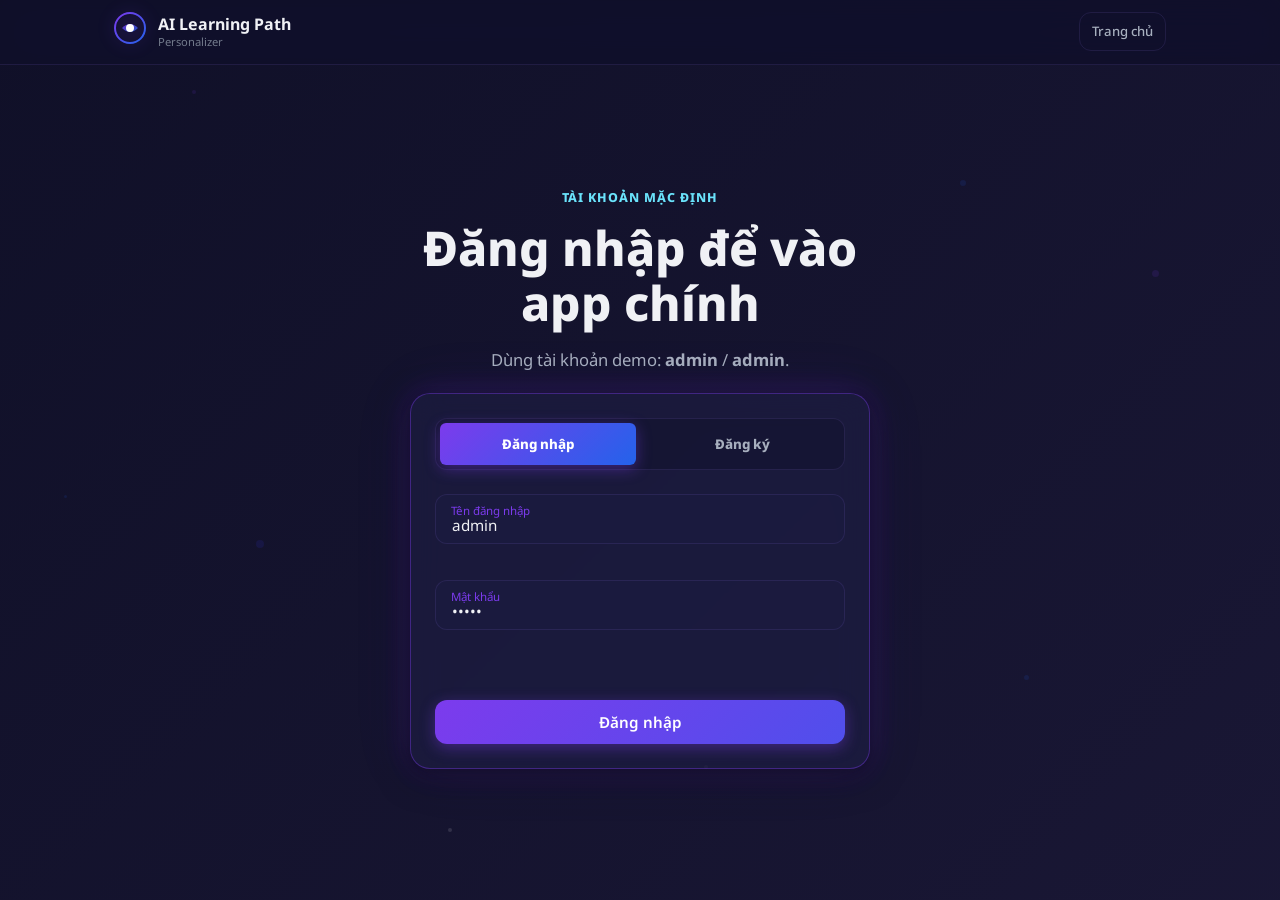
==== codebase/frontend/index.html @ f022a8f1 "Merge remote-tracking branch 'origin/main' and resolve conflicts" ====
<!DOCTYPE html>
<html lang="vi">
<head>
  <meta charset="UTF-8" />
  <meta name="viewport" content="width=device-width, initial-scale=1.0" />
  <meta name="description" content="AI Learning Path Personalizer - tạo lộ trình học AI cá nhân hóa cho người học Việt Nam." />
  <meta name="keywords" content="học AI, lộ trình học AI, machine learning, deep learning, VinUni" />
  <meta name="author" content="VinUni AI Lab" />
  <title>AI Learning Path Personalizer</title>
  <link rel="preconnect" href="https://fonts.googleapis.com" />
  <link rel="preconnect" href="https://fonts.gstatic.com" crossorigin />
  <link href="https://fonts.googleapis.com/css2?family=Noto+Sans:wght@400;500;600;700;800&display=swap&subset=vietnamese" rel="stylesheet" />
  <link rel="stylesheet" href="src/styles.css" />
</head>
<body class="page-landing">
  <canvas class="landing-3d-canvas" id="landing-3d-canvas" aria-hidden="true"></canvas>

  <div class="bg-particles" aria-hidden="true">
    <div class="particle"></div><div class="particle"></div><div class="particle"></div><div class="particle"></div>
    <div class="particle"></div><div class="particle"></div><div class="particle"></div><div class="particle"></div>
    <div class="particle"></div><div class="particle"></div><div class="particle"></div><div class="particle"></div>
  </div>

  <header class="site-header">
    <div class="header-inner container">
      <a class="logo" href="index.html" aria-label="AI Learning Path Personalizer">
        <div class="logo-icon" aria-hidden="true">
          <svg width="32" height="32" viewBox="0 0 32 32" fill="none">
            <circle cx="16" cy="16" r="15" stroke="url(#logoGrad)" stroke-width="2"/>
            <path d="M8 16 Q16 8 24 16 Q16 24 8 16Z" fill="url(#logoGrad)" opacity="0.8"/>
            <circle cx="16" cy="16" r="4" fill="white"/>
            <defs><linearGradient id="logoGrad" x1="0%" y1="0%" x2="100%" y2="100%"><stop offset="0%" stop-color="#7c3aed"/><stop offset="100%" stop-color="#2563eb"/></linearGradient></defs>
          </svg>
        </div>
        <div class="logo-text">
          <span class="logo-title">AI Learning Path</span>
          <span class="logo-sub">Personalizer</span>
        </div>
      </a>
      <div class="header-actions">
        <!-- Auth Badge (login or user pill) -->
        <div class="auth-badge" id="user-badge"></div>
        <!-- Cost Display -->
        <div class="cost-display" id="cost-display" title="Token usage &amp; estimated cost">
          <svg width="14" height="14" viewBox="0 0 24 24" fill="none" stroke="currentColor" stroke-width="2"><circle cx="12" cy="12" r="10"/><path d="M12 6v6l4 2"/></svg>
          <span id="cost-label">0 tokens · $0.000</span>
        </div>
        <!-- Support Button -->
        <button class="btn-icon" id="btn-support" title="Hỗ trợ &amp; Đặt lại" aria-label="Mở hỗ trợ">
          <svg width="20" height="20" viewBox="0 0 24 24" fill="none" stroke="currentColor" stroke-width="2"><circle cx="12" cy="12" r="10"/><path d="M9.09 9a3 3 0 0 1 5.83 1c0 2-3 3-3 3"/><line x1="12" y1="17" x2="12.01" y2="17"/></svg>
        </button>
        <!-- Feedback Button -->
        <button class="btn-icon" id="btn-feedback" title="Đánh giá" aria-label="Mở đánh giá">
          <svg width="20" height="20" viewBox="0 0 24 24" fill="none" stroke="currentColor" stroke-width="2"><polygon points="12 2 15.09 8.26 22 9.27 17 14.14 18.18 21.02 12 17.77 5.82 21.02 7 14.14 2 9.27 8.91 8.26 12 2"/></svg>
        </button>
      </div>
    </div>

    <!-- Role-gated sub-nav (admin/reviewer only) -->
    <nav class="role-nav" id="role-nav" aria-label="Quản trị">
      <div class="container role-nav-inner">
        <a href="#form-section" class="role-nav-link" data-role="guest,student,premium,reviewer,admin">Trang chủ</a>
        <a href="#app-container" class="role-nav-link" data-role-min="student">Lộ trình</a>
        <a href="#admin-dashboard" class="role-nav-link" data-role-min="reviewer" id="nav-admin">Quản trị</a>
        <span class="role-nav-info" id="role-nav-info"></span>
      </div>
    </nav>
  </header>

  <main class="landing-main">
    <section class="landing-hero">
      <div class="container landing-hero-inner">
        <div class="landing-copy">
          <div class="hero-badge">
            <span class="badge-dot pulse-dot"></span>
            <span>Powered by AI · VinUni Batch 02</span>
          </div>
          <h1 class="hero-title">
            AI Learning Path
            <span class="gradient-text">Personalizer</span>
          </h1>
          <p class="hero-subtitle">
            Tạo lộ trình học AI theo mục tiêu nghề nghiệp, thời gian học mỗi tuần và năng lực hiện tại của bạn.
          </p>
          <div class="landing-actions">
            <a class="btn-primary hero-cta" href="auth.html?mode=login">
              <span>Bắt đầu ngay</span>
              <svg width="18" height="18" viewBox="0 0 24 24" fill="none" stroke="currentColor" stroke-width="2.5"><path d="M5 12h14M12 5l7 7-7 7"/></svg>
            </a>
            <a class="btn-ghost hero-cta-secondary" href="auth.html?mode=login">Đăng nhập admin</a>
          </div>
        </div>

      </div>
    </section>
  </main>

  <!-- ========================================================
       FOOTER
       ======================================================== -->
  <footer class="site-footer">
    <div class="container footer-inner">
      <div class="footer-brand">
        <span class="footer-logo-text">AI Learning Path Personalizer</span>
        <span class="footer-tagline">Bởi VinUni AI Lab · Batch 02 · Day 05</span>
      </div>
      <div class="footer-links">
        <a href="#" class="footer-link">Điều khoản</a>
        <a href="#" class="footer-link">Quyền riêng tư</a>
        <a href="#" class="footer-link">Liên hệ</a>
      </div>
      <div class="footer-copy">
        &copy; 2026 VinUni. Mọi quyền được bảo lưu.
      </div>
    </div>
  </footer>

  <!-- ========================================================
       MODAL: FEEDBACK (Star Rating)
       ======================================================== -->
  <div class="modal-overlay hidden" id="modal-feedback" role="dialog" aria-modal="true" aria-labelledby="modal-feedback-title">
    <div class="modal-card">
      <button class="modal-close" id="modal-feedback-close" aria-label="Đóng">
        <svg width="20" height="20" viewBox="0 0 24 24" fill="none" stroke="currentColor" stroke-width="2.5"><line x1="18" y1="6" x2="6" y2="18"/><line x1="6" y1="6" x2="18" y2="18"/></svg>
      </button>
      <div class="modal-icon">⭐</div>
      <h3 class="modal-title" id="modal-feedback-title">Đánh giá lộ trình</h3>
      <p class="modal-subtitle">Lộ trình này có phù hợp với bạn không? Phản hồi của bạn giúp AI học tốt hơn!</p>

      <!-- Star Rating -->
      <div class="star-rating" id="star-rating" role="radiogroup" aria-label="Đánh giá sao">
        <button class="star-btn" data-rating="1" aria-label="1 sao" title="Rất tệ">★</button>
        <button class="star-btn" data-rating="2" aria-label="2 sao" title="Tệ">★</button>
        <button class="star-btn" data-rating="3" aria-label="3 sao" title="Trung bình">★</button>
        <button class="star-btn" data-rating="4" aria-label="4 sao" title="Tốt">★</button>
        <button class="star-btn" data-rating="5" aria-label="5 sao" title="Xuất sắc">★</button>
      </div>
      <p class="star-label-text" id="star-label-text">Chọn số sao...</p>

      <!-- Comment -->
      <div class="form-group">
        <textarea id="feedback-comment" class="form-textarea" placeholder="Nhận xét của bạn (tuỳ chọn)..." rows="3" maxlength="300"></textarea>
      </div>

      <div class="modal-actions">
        <button class="btn-ghost" id="btn-feedback-cancel">Huỷ</button>
        <button class="btn-primary" id="btn-feedback-submit" disabled>
          Gửi đánh giá
          <svg width="16" height="16" viewBox="0 0 24 24" fill="none" stroke="currentColor" stroke-width="2.5"><polyline points="20 6 9 17 4 12"/></svg>
        </button>
      </div>
    </div>
  </div>

  <!-- ========================================================
       MODAL: RESET & SUPPORT
       ======================================================== -->
  <div class="modal-overlay hidden" id="modal-support" role="dialog" aria-modal="true" aria-labelledby="modal-support-title">
    <div class="modal-card">
      <button class="modal-close" id="modal-support-close" aria-label="Đóng">
        <svg width="20" height="20" viewBox="0 0 24 24" fill="none" stroke="currentColor" stroke-width="2.5"><line x1="18" y1="6" x2="6" y2="18"/><line x1="6" y1="6" x2="18" y2="18"/></svg>
      </button>
      <div class="modal-icon">🛠️</div>
      <h3 class="modal-title" id="modal-support-title">Hỗ trợ &amp; Đặt lại</h3>
      <p class="modal-subtitle">Gặp vấn đề? Bạn có thể đặt lại toàn bộ phiên làm việc hoặc liên hệ hỗ trợ.</p>

      <div class="support-options">
        <div class="support-option">
          <div class="support-option-icon">🔄</div>
          <div class="support-option-content">
            <strong>Đặt lại phiên</strong>
            <p>Xoá toàn bộ dữ liệu và bắt đầu lại từ đầu.</p>
          </div>
          <button class="btn-danger btn-sm" id="btn-reset-session">Đặt lại</button>
        </div>
        <div class="support-option">
          <div class="support-option-icon">📋</div>
          <div class="support-option-content">
            <strong>Lộ trình mặc định</strong>
            <p>Khôi phục về lộ trình học AI cơ bản.</p>
          </div>
          <button class="btn-ghost btn-sm" id="btn-rollback">Khôi phục</button>
        </div>
        <div class="support-option">
          <div class="support-option-icon">✉️</div>
          <div class="support-option-content">
            <strong>Liên hệ hỗ trợ</strong>
            <p>ai-support@vinuni.edu.vn</p>
          </div>
          <a href="mailto:ai-support@vinuni.edu.vn" class="btn-ghost btn-sm">Email</a>
        </div>
      </div>

      <button class="btn-ghost btn-full" id="btn-support-close-main" style="margin-top:1rem;">Đóng</button>
    </div>
  </div>

  <!-- ========================================================
       ADMIN DASHBOARD (reviewer / admin only)
       ======================================================== -->
  <section class="admin-dashboard container hidden" id="admin-dashboard" data-role-min="reviewer">
    <h2 class="admin-title">Quản trị &amp; Giám sát</h2>
    <p class="admin-subtitle">Hàng đợi xem xét thủ công và báo cáo chi phí theo ngày.</p>

    <div class="admin-tabs" role="tablist">
      <button class="admin-tab active" data-tab="review" role="tab">Hàng đợi xem xét</button>
      <button class="admin-tab" data-tab="cost" role="tab">Báo cáo chi phí</button>
    </div>

    <!-- Tab: Review queue -->
    <div class="admin-panel" id="admin-panel-review" role="tabpanel">
      <div class="admin-toolbar">
        <label for="review-status-filter">Trạng thái:</label>
        <select id="review-status-filter">
          <option value="pending">pending</option>
          <option value="resolved">resolved</option>
          <option value="all">all</option>
        </select>
        <button class="btn-primary btn-sm" id="btn-refresh-review">Tải lại</button>
      </div>
      <div class="admin-table-wrap">
        <table class="admin-table" id="review-table">
          <thead>
            <tr>
              <th>ID</th><th>User</th><th>Lý do</th><th>Confidence</th>
              <th>Rating</th><th>Trạng thái</th><th>Hành động</th>
            </tr>
          </thead>
          <tbody id="review-tbody">
            <tr><td colspan="7" class="admin-empty">Đang tải...</td></tr>
          </tbody>
        </table>
      </div>
    </div>

    <!-- Tab: Cost report -->
    <div class="admin-panel hidden" id="admin-panel-cost" role="tabpanel">
      <div class="admin-toolbar">
        <label for="cost-date">Ngày:</label>
        <input type="date" id="cost-date" />
        <button class="btn-primary btn-sm" id="btn-refresh-cost">Tải lại</button>
      </div>
      <div class="cost-summary" id="cost-summary"></div>
      <div class="admin-table-wrap">
        <table class="admin-table" id="cost-table">
          <thead>
            <tr><th>User</th><th>Requests</th><th>Input tokens</th><th>Output tokens</th><th>Tổng USD</th></tr>
          </thead>
          <tbody id="cost-tbody">
            <tr><td colspan="5" class="admin-empty">Đang tải...</td></tr>
          </tbody>
        </table>
      </div>
    </div>
  </section>

  <!-- ========================================================
       MODAL: LOGIN
       ======================================================== -->
  <div class="modal-overlay hidden" id="modal-login" role="dialog" aria-modal="true" aria-labelledby="modal-login-title">
    <div class="modal-card">
      <button class="modal-close" id="modal-login-close" aria-label="Đóng">
        <svg width="20" height="20" viewBox="0 0 24 24" fill="none" stroke="currentColor" stroke-width="2.5"><line x1="18" y1="6" x2="6" y2="18"/><line x1="6" y1="6" x2="18" y2="18"/></svg>
      </button>
      <div class="modal-icon">🔐</div>
      <h3 class="modal-title" id="modal-login-title">Đăng nhập</h3>
      <p class="modal-subtitle" id="modal-login-subtitle">Nhập Username và Mật khẩu để tiếp tục.</p>

      <form id="login-form" class="login-form" novalidate>
        <div class="form-group">
          <label for="login-username">Username <span class="required">*</span></label>
          <input type="text" id="login-username" required maxlength="64" placeholder="vd: user123" autocomplete="username" />
        </div>
        <div class="form-group">
          <label for="login-password">Mật khẩu <span class="required">*</span></label>
          <input type="password" id="login-password" required minlength="6" maxlength="256" placeholder="Nhập mật khẩu..." autocomplete="current-password" />
        </div>
        
        <div class="login-error" id="login-error"></div>
        <div class="modal-actions">
          <button type="button" class="btn-ghost" id="btn-login-cancel">Huỷ</button>
          <button type="submit" class="btn-primary" id="btn-login-submit">Đăng nhập</button>
        </div>
      </form>

      <div class="login-hint" style="text-align: center; margin-top: 1rem;">
        <span id="auth-toggle-text">Chưa có tài khoản?</span> 
        <a href="#" id="auth-toggle-btn" style="color: var(--primary-500); font-weight: 500;">Đăng ký ngay</a>
      </div>
    </div>
  </div>

  <!-- Main JS -->
  <script src="src/app.js"></script>
  <script src="src/auth.js"></script>
  <script>
    // Boot: restore session, render header, gate UI
    (function bootAuth() {
      _restore();
      renderUserBadge();
      applyRoleGating();
      // Refresh session from server in the background
      if (AuthState.token) refreshMe().finally(() => { renderUserBadge(); applyRoleGating(); });

      document.getElementById('login-form')?.addEventListener('submit', handleLoginSubmit);
      document.getElementById('modal-login-close')?.addEventListener('click', hideLoginModal);
      document.getElementById('btn-login-cancel')?.addEventListener('click', hideLoginModal);
    })();
  </script>
</body>
</html>
---- codebase/frontend/src/styles.css ----
/* ============================================================
   AI LEARNING PATH PERSONALIZER — MAIN STYLESHEET
   VinUni Batch 02 · Day 05
   ============================================================ */

/* ─── CSS CUSTOM PROPERTIES (Design Tokens) ─────────────────── */
:root {
  /* Background palette — deep navy/purple gradient */
  --bg-base:        hsl(240, 43%, 11%);   /* #0f0c29 */
  --bg-mid:         hsl(247, 38%, 28%);   /* #302b63 */
  --bg-top:         hsl(243, 30%, 19%);   /* #24243e */
  --bg-card:        hsla(240, 40%, 20%, 0.55);
  --bg-card-hover:  hsla(240, 40%, 25%, 0.70);
  --bg-glass:       hsla(255, 50%, 15%, 0.40);
  --bg-input:       hsla(240, 40%, 18%, 0.70);

  /* Accent — violet → electric blue */
  --accent-violet:  hsl(262, 83%, 58%);   /* #7c3aed */
  --accent-blue:    hsl(221, 83%, 53%);   /* #2563eb */
  --accent-mid:     hsl(240, 83%, 57%);   /* midpoint */
  --accent-glow:    hsla(262, 83%, 58%, 0.35);

  /* Status colors */
  --color-success:  hsl(142, 71%, 45%);
  --color-warning:  hsl(43,  96%, 56%);
  --color-error:    hsl(0,   84%, 60%);
  --color-info:     hsl(200, 95%, 55%);

  /* Text hierarchy */
  --text-primary:   hsl(220, 20%, 95%);
  --text-secondary: hsl(220, 15%, 70%);
  --text-muted:     hsl(220, 10%, 50%);
  --text-inverse:   hsl(240, 43%, 11%);

  /* Border */
  --border-subtle:  hsla(255, 50%, 60%, 0.15);
  --border-accent:  hsla(262, 83%, 58%, 0.40);

  /* Typography */
  --font-display:   'Noto Sans', -apple-system, BlinkMacSystemFont, 'Segoe UI', Arial, sans-serif;
  --font-body:      'Noto Sans', -apple-system, BlinkMacSystemFont, 'Segoe UI', Arial, sans-serif;

  /* Spacing scale */
  --sp-1:  0.25rem;
  --sp-2:  0.5rem;
  --sp-3:  0.75rem;
  --sp-4:  1rem;
  --sp-5:  1.25rem;
  --sp-6:  1.5rem;
  --sp-8:  2rem;
  --sp-10: 2.5rem;
  --sp-12: 3rem;
  --sp-16: 4rem;
  --sp-20: 5rem;

  /* Border radius */
  --radius-sm:  0.375rem;
  --radius-md:  0.75rem;
  --radius-lg:  1.25rem;
  --radius-xl:  2rem;
  --radius-full: 9999px;

  /* Shadows */
  --shadow-card: 0 8px 32px hsla(240,43%,5%,0.5), 0 2px 8px hsla(240,43%,5%,0.3);
  --shadow-glow: 0 0 30px hsla(262,83%,58%,0.25), 0 0 60px hsla(262,83%,58%,0.10);
  --shadow-btn:  0 4px 15px hsla(262,83%,58%,0.4);

  /* Transitions */
  --t-fast:   150ms ease;
  --t-base:   250ms ease;
  --t-slow:   400ms cubic-bezier(0.4, 0, 0.2, 1);
  --t-spring: 500ms cubic-bezier(0.34, 1.56, 0.64, 1);
}

/* ─── KEYFRAME ANIMATIONS ────────────────────────────────────── */

@keyframes fadeIn {
  from { opacity: 0; }
  to   { opacity: 1; }
}

@keyframes slideUp {
  from { opacity: 0; transform: translateY(24px); }
  to   { opacity: 1; transform: translateY(0); }
}

@keyframes slideDown {
  from { opacity: 0; transform: translateY(-16px); }
  to   { opacity: 1; transform: translateY(0); }
}

@keyframes pulse {
  0%, 100% { transform: scale(1);    opacity: 1; }
  50%       { transform: scale(1.15); opacity: 0.7; }
}

@keyframes shimmer {
  0%   { background-position: -200% center; }
  100% { background-position:  200% center; }
}

@keyframes gradientShift {
  0%   { background-position: 0%   50%; }
  50%  { background-position: 100% 50%; }
  100% { background-position: 0%   50%; }
}

@keyframes float {
  0%, 100% { transform: translateY(0)    rotate(0deg); }
  33%       { transform: translateY(-20px) rotate(120deg); }
  66%       { transform: translateY(10px)  rotate(240deg); }
}

@keyframes dashFlow {
  to { stroke-dashoffset: -20; }
}

@keyframes toastIn {
  from { opacity: 0; transform: translateX(100%) scale(0.9); }
  to   { opacity: 1; transform: translateX(0)    scale(1);   }
}

@keyframes toastOut {
  from { opacity: 1; transform: translateX(0)    scale(1);   }
  to   { opacity: 0; transform: translateX(100%) scale(0.9); }
}

@keyframes spin {
  to { transform: rotate(360deg); }
}

@keyframes bounceIn {
  0%   { transform: scale(0.3);  opacity: 0; }
  50%  { transform: scale(1.05); opacity: 1; }
  70%  { transform: scale(0.9);  }
  100% { transform: scale(1);    }
}

@keyframes confettiDrop {
  0%   { transform: translateY(-10px) rotate(0deg);   opacity: 1; }
  100% { transform: translateY(60px)  rotate(360deg); opacity: 0; }
}

/* ─── RESET & BASE ───────────────────────────────────────────── */
*, *::before, *::after {
  box-sizing: border-box;
  margin: 0;
  padding: 0;
}

html {
  font-size: 16px;
  scroll-behavior: smooth;
  -webkit-text-size-adjust: 100%;
}

body {
  font-family: var(--font-body);
  font-synthesis-weight: none;
  text-rendering: optimizeLegibility;
  -webkit-font-smoothing: antialiased;
  background:  var(--bg-base);
  color:       var(--text-primary);
  line-height: 1.6;
  min-height:  100vh;
  overflow-x:  hidden;
  /* Animated gradient background */
  background: linear-gradient(
    135deg,
    hsl(240, 43%, 11%) 0%,
    hsl(247, 38%, 17%) 40%,
    hsl(243, 30%, 15%) 70%,
    hsl(262, 40%, 13%) 100%
  );
  background-size: 400% 400%;
  animation: gradientShift 20s ease infinite;
}

a {
  color: inherit;
  text-decoration: none;
}

button {
  cursor: pointer;
  font-family: var(--font-body);
  border: none;
  background: none;
}

input, textarea, select {
  font-family: var(--font-body);
  color: var(--text-primary);
  background: transparent;
  outline: none;
  border: none;
}

img { max-width: 100%; display: block; }

/* ─── LAYOUT UTILS ───────────────────────────────────────────── */
.container {
  width: 100%;
  max-width: 1100px;
  margin: 0 auto;
  padding: 0 var(--sp-6);
}

.hidden { display: none !important; }
.sr-only {
  position: absolute; width: 1px; height: 1px;
  overflow: hidden; clip: rect(0,0,0,0); white-space: nowrap;
}

/* ─── ANIMATED BACKGROUND PARTICLES ─────────────────────────── */
.bg-particles {
  position: fixed;
  inset: 0;
  pointer-events: none;
  z-index: 0;
  overflow: hidden;
}

.particle {
  position: absolute;
  border-radius: var(--radius-full);
  opacity: 0.12;
  animation: float linear infinite;
}

/* Generate 12 particles with varied sizes, positions, delays */
.particle:nth-child(1)  { width:4px;  height:4px;  background:var(--accent-violet); top:10%; left:15%; animation-duration:18s; animation-delay:0s; }
.particle:nth-child(2)  { width:6px;  height:6px;  background:var(--accent-blue);   top:20%; left:75%; animation-duration:22s; animation-delay:-3s; }
.particle:nth-child(3)  { width:3px;  height:3px;  background:var(--accent-violet); top:40%; left:45%; animation-duration:15s; animation-delay:-7s; }
.particle:nth-child(4)  { width:8px;  height:8px;  background:var(--accent-mid);    top:60%; left:20%; animation-duration:25s; animation-delay:-2s; }
.particle:nth-child(5)  { width:5px;  height:5px;  background:var(--accent-blue);   top:75%; left:80%; animation-duration:20s; animation-delay:-10s; }
.particle:nth-child(6)  { width:4px;  height:4px;  background:white;                top:85%; left:55%; animation-duration:17s; animation-delay:-5s; }
.particle:nth-child(7)  { width:7px;  height:7px;  background:var(--accent-violet); top:30%; left:90%; animation-duration:23s; animation-delay:-8s; }
.particle:nth-child(8)  { width:3px;  height:3px;  background:var(--accent-blue);   top:55%; left:05%; animation-duration:19s; animation-delay:-1s; }
.particle:nth-child(9)  { width:5px;  height:5px;  background:var(--accent-mid);    top:05%; left:60%; animation-duration:21s; animation-delay:-12s; }
.particle:nth-child(10) { width:4px;  height:4px;  background:white;                top:92%; left:35%; animation-duration:16s; animation-delay:-6s; }
.particle:nth-child(11) { width:6px;  height:6px;  background:var(--accent-violet); top:48%; left:65%; animation-duration:24s; animation-delay:-4s; }
.particle:nth-child(12) { width:3px;  height:3px;  background:var(--accent-blue);   top:70%; left:50%; animation-duration:18s; animation-delay:-9s; }

/* ─── SITE HEADER ────────────────────────────────────────────── */
.site-header {
  position: sticky;
  top: 0;
  z-index: 100;
  background: hsla(240, 43%, 11%, 0.85);
  backdrop-filter: blur(20px) saturate(180%);
  -webkit-backdrop-filter: blur(20px) saturate(180%);
  border-bottom: 1px solid var(--border-subtle);
  padding: var(--sp-3) 0;
  animation: slideDown var(--t-slow) both;
}

.header-inner {
  display: flex;
  align-items: center;
  justify-content: space-between;
  gap: var(--sp-4);
}

/* Logo */
.logo { display: flex; align-items: center; gap: var(--sp-3); }
.logo-icon { flex-shrink: 0; filter: drop-shadow(0 0 8px var(--accent-glow)); }
.logo-text  { display: flex; flex-direction: column; line-height: 1.2; }
.logo-title { font-family: var(--font-display); font-weight: 700; font-size: 1rem; color: var(--text-primary); }
.logo-sub   { font-size: 0.7rem; color: var(--text-muted); font-weight: 400; }

/* Header actions */
.header-actions { display: flex; align-items: center; gap: var(--sp-3); }

.account-menu {
  display: flex;
  align-items: center;
  gap: var(--sp-3);
  padding: var(--sp-2);
  border: 1px solid var(--border-subtle);
  border-radius: var(--radius-full);
  background: hsla(240, 40%, 18%, 0.72);
  min-width: 0;
}

.account-avatar {
  width: 34px;
  height: 34px;
  border-radius: var(--radius-full);
  display: grid;
  place-items: center;
  font-weight: 800;
  background: linear-gradient(135deg, var(--accent-violet), var(--accent-blue));
  color: white;
  flex-shrink: 0;
}

.account-copy {
  display: grid;
  line-height: 1.1;
  min-width: 0;
}

.account-name {
  font-size: 0.86rem;
  font-weight: 700;
  max-width: 150px;
  overflow: hidden;
  text-overflow: ellipsis;
  white-space: nowrap;
}

.account-email {
  font-size: 0.72rem;
  color: var(--text-muted);
  max-width: 150px;
  overflow: hidden;
  text-overflow: ellipsis;
  white-space: nowrap;
}

.cost-display {
  display: flex; align-items: center; gap: var(--sp-2);
  background: var(--bg-card);
  border: 1px solid var(--border-subtle);
  border-radius: var(--radius-full);
  padding: var(--sp-2) var(--sp-4);
  font-size: 0.75rem;
  color: var(--text-secondary);
  transition: var(--t-base);
}
.cost-display:hover { border-color: var(--border-accent); color: var(--text-primary); }

.btn-icon {
  width: 38px; height: 38px;
  border-radius: var(--radius-full);
  display: flex; align-items: center; justify-content: center;
  background: var(--bg-card);
  border: 1px solid var(--border-subtle);
  color: var(--text-secondary);
  transition: var(--t-base);
}
.btn-icon:hover {
  background: var(--bg-card-hover);
  border-color: var(--border-accent);
  color: var(--text-primary);
  box-shadow: var(--shadow-glow);
  transform: scale(1.05);
}

/* ─── GRADIENT TEXT UTILITY ──────────────────────────────────── */
.gradient-text {
  background: linear-gradient(135deg, var(--accent-violet), var(--accent-blue));
  background-size: 200% 200%;
  animation: gradientShift 4s ease infinite;
  -webkit-background-clip: text;
  -webkit-text-fill-color: transparent;
  background-clip: text;
}

.hero-title,
.auth-copy h2,
.form-title,
.roadmap-title,
.phase-title,
.milestone-title,
.modal-title {
  overflow: visible;
  padding-block: 0.06em;
  word-break: normal;
  overflow-wrap: break-word;
  hyphens: manual;
}

/* ─── HERO SECTION ───────────────────────────────────────────── */
.hero {
  position: relative;
  overflow: hidden;
  padding: var(--sp-20) 0 var(--sp-16);
  text-align: center;
  z-index: 1;
}

.hero-content {
  position: relative;
  z-index: 2;
  animation: slideUp var(--t-slow) 0.1s both;
}

.hero-badge {
  display: inline-flex;
  align-items: center;
  gap: var(--sp-2);
  background: var(--bg-card);
  border: 1px solid var(--border-accent);
  border-radius: var(--radius-full);
  padding: var(--sp-2) var(--sp-4);
  font-size: 0.8rem;
  color: var(--text-secondary);
  margin-bottom: var(--sp-6);
  animation: fadeIn 0.8s 0.3s both;
}

.pulse-dot {
  width: 8px; height: 8px;
  border-radius: var(--radius-full);
  background: var(--color-success);
  animation: pulse 2s ease-in-out infinite;
  display: inline-block;
  flex-shrink: 0;
}

.hero-title {
  font-family: var(--font-display);
  font-size: clamp(2rem, 5vw, 3.8rem);
  font-weight: 700;
  line-height: 1.22;
  color: var(--text-primary);
  margin-bottom: var(--sp-5);
  letter-spacing: 0;
}

.hero-title .gradient-text {
  display: block;
}

.hero-subtitle {
  font-size: clamp(1rem, 2vw, 1.15rem);
  color: var(--text-secondary);
  max-width: 560px;
  margin: 0 auto var(--sp-8);
  line-height: 1.7;
}

.hero-stats {
  display: flex;
  align-items: center;
  justify-content: center;
  gap: var(--sp-6);
  margin-bottom: var(--sp-8);
  animation: fadeIn 0.8s 0.5s both;
}

.stat-item {
  display: flex;
  flex-direction: column;
  align-items: center;
}

.stat-number {
  font-family: var(--font-display);
  font-size: 1.8rem;
  font-weight: 800;
  color: var(--text-primary);
  line-height: 1;
  background: linear-gradient(135deg, var(--accent-violet), var(--accent-blue));
  -webkit-background-clip: text;
  -webkit-text-fill-color: transparent;
  background-clip: text;
}

.stat-label {
  font-size: 0.78rem;
  color: var(--text-muted);
  margin-top: var(--sp-1);
}

.stat-divider {
  width: 1px;
  height: 40px;
  background: var(--border-subtle);
}

/* Hero decorative orbs */
.hero-orb {
  position: absolute;
  border-radius: var(--radius-full);
  filter: blur(80px);
  pointer-events: none;
  z-index: 1;
}
.orb-1 {
  width: 400px; height: 400px;
  background: hsla(262, 83%, 58%, 0.15);
  top: -100px; left: -100px;
  animation: float 20s ease-in-out infinite;
}
.orb-2 {
  width: 300px; height: 300px;
  background: hsla(221, 83%, 53%, 0.12);
  top: 0; right: -80px;
  animation: float 25s ease-in-out infinite reverse;
}
.orb-3 {
  width: 200px; height: 200px;
  background: hsla(240, 83%, 57%, 0.10);
  bottom: 0; left: 50%;
  animation: float 15s ease-in-out infinite 5s;
}

/* ─── BUTTONS ────────────────────────────────────────────────── */
.btn-primary {
  display: inline-flex;
  align-items: center;
  justify-content: center;
  gap: var(--sp-2);
  background: linear-gradient(135deg, var(--accent-violet), var(--accent-blue));
  background-size: 200% 200%;
  color: white;
  font-family: var(--font-body);
  font-weight: 600;
  font-size: 0.95rem;
  padding: var(--sp-3) var(--sp-6);
  border-radius: var(--radius-md);
  border: none;
  cursor: pointer;
  transition: var(--t-spring);
  box-shadow: var(--shadow-btn);
  position: relative;
  overflow: hidden;
}
.btn-primary::before {
  content: '';
  position: absolute;
  inset: 0;
  background: linear-gradient(135deg, var(--accent-blue), var(--accent-violet));
  opacity: 0;
  transition: opacity var(--t-base);
}
.btn-primary:hover { transform: translateY(-2px) scale(1.02); box-shadow: 0 8px 25px hsla(262,83%,58%,0.5); }
.btn-primary:hover::before { opacity: 1; }
.btn-primary:active { transform: translateY(0) scale(0.98); }
.btn-primary:disabled {
  opacity: 0.5;
  cursor: not-allowed;
  transform: none;
  box-shadow: none;
}
.btn-primary span, .btn-primary svg { position: relative; z-index: 1; }

.btn-full { width: 100%; }

.btn-ghost {
  display: inline-flex;
  align-items: center;
  justify-content: center;
  gap: var(--sp-2);
  background: transparent;
  color: var(--text-secondary);
  font-family: var(--font-body);
  font-weight: 500;
  font-size: 0.9rem;
  padding: var(--sp-3) var(--sp-5);
  border-radius: var(--radius-md);
  border: 1px solid var(--border-subtle);
  cursor: pointer;
  transition: var(--t-base);
}
.btn-ghost:hover {
  background: var(--bg-card);
  border-color: var(--border-accent);
  color: var(--text-primary);
  transform: translateY(-1px);
}
.btn-ghost:disabled { opacity: 0.4; cursor: not-allowed; transform: none; }

.btn-danger {
  display: inline-flex;
  align-items: center;
  justify-content: center;
  gap: var(--sp-2);
  background: hsla(0,84%,60%,0.15);
  color: var(--color-error);
  font-weight: 600;
  font-size: 0.85rem;
  padding: var(--sp-2) var(--sp-4);
  border-radius: var(--radius-sm);
  border: 1px solid hsla(0,84%,60%,0.3);
  cursor: pointer;
  transition: var(--t-base);
}
.btn-danger:hover {
  background: hsla(0,84%,60%,0.25);
  transform: translateY(-1px);
}

.btn-sm { font-size: 0.82rem; padding: var(--sp-2) var(--sp-3); }

/* Hero CTA specific */
.hero-cta {
  font-size: 1.05rem;
  padding: var(--sp-4) var(--sp-8);
  border-radius: var(--radius-lg);
  animation: slideUp 0.8s 0.4s both;
}

.page-landing {
  height: 100vh;
  overflow: hidden;
}

.landing-3d-canvas {
  position: fixed;
  inset: 0;
  width: 100vw;
  height: 100vh;
  z-index: 0;
  pointer-events: none;
  opacity: 0.78;
}

.page-landing::after {
  content: '';
  position: fixed;
  inset: 0;
  z-index: 0;
  pointer-events: none;
  background:
    linear-gradient(90deg, hsla(240, 43%, 9%, 0.72) 0%, hsla(240, 43%, 9%, 0.42) 34%, transparent 62%),
    radial-gradient(circle at 72% 34%, hsla(190, 95%, 60%, 0.12), transparent 28%),
    radial-gradient(circle at 30% 72%, hsla(262, 83%, 58%, 0.12), transparent 32%),
    linear-gradient(180deg, transparent 0%, hsla(240, 43%, 8%, 0.36) 100%);
}

.landing-main {
  height: calc(100vh - 65px);
  min-height: 0;
}

.landing-hero {
  position: relative;
  z-index: 1;
  height: 100%;
  min-height: 0;
  display: flex;
  align-items: center;
  padding: var(--sp-6) 0;
}

.landing-hero-inner {
  display: grid;
  grid-template-columns: minmax(320px, 520px) 1fr;
  align-items: center;
  gap: var(--sp-10);
}

.landing-copy .hero-title,
.landing-copy .hero-subtitle {
  text-align: left;
  margin-inline: 0;
}

.landing-copy {
  position: relative;
  z-index: 2;
}

.landing-actions {
  display: flex;
  gap: var(--sp-3);
  flex-wrap: wrap;
  align-items: center;
}

.hero-cta-secondary {
  padding: var(--sp-4) var(--sp-6);
  border-radius: var(--radius-lg);
}

.landing-band {
  position: relative;
  z-index: 1;
  padding: var(--sp-8) 0 var(--sp-16);
}

.landing-grid {
  display: grid;
  grid-template-columns: repeat(3, 1fr);
  gap: var(--sp-4);
}

.landing-grid > div {
  border-top: 1px solid var(--border-subtle);
  padding-top: var(--sp-4);
}

.auth-page-main {
  position: relative;
  z-index: 1;
  min-height: calc(100vh - 76px);
  display: flex;
  align-items: center;
  justify-content: center;
}

.auth-copy h1 {
  font-family: var(--font-display);
  font-size: clamp(2rem, 5vw, 3rem);
  line-height: 1.15;
  font-weight: 800;
  color: var(--text-primary);
  margin-bottom: var(--sp-4);
  letter-spacing: 0;
}

.page-auth .auth-section {
  width: 100%;
  padding: var(--sp-8) 0;
}

.page-auth .auth-layout {
  grid-template-columns: minmax(0, 460px);
  justify-content: center;
  gap: var(--sp-5);
}

.page-auth .auth-copy {
  max-width: 460px;
  text-align: center;
  margin: 0 auto;
}

.page-auth .auth-card {
  width: 100%;
}

/* ─── APP CONTAINER ──────────────────────────────────────────── */
.app-container {
  position: relative;
  z-index: 1;
  padding-bottom: var(--sp-16);
}

.page-workspace {
  height: 100vh;
  overflow: hidden;
}

.page-workspace .site-header {
  position: static;
}

.page-workspace .site-header .container {
  max-width: none;
}

.workspace-page-shell {
  position: relative;
  z-index: 1;
  height: calc(100vh - 65px);
  width: 100%;
  padding: var(--sp-4);
  overflow: hidden;
}

.workspace-results {
  max-width: none;
  height: 100%;
  margin: 0;
  display: flex;
  flex-direction: column;
  gap: var(--sp-4);
}

.workspace-toolbar {
  display: flex;
  justify-content: flex-end;
  align-items: center;
  min-height: 36px;
}

.workspace-toggle {
  background: hsla(240, 40%, 16%, 0.72);
}

.workspace-results .confidence-header {
  margin-bottom: 0;
}

.workspace-results .alert {
  margin-bottom: 0;
}

.workspace-results .split-workspace {
  min-height: 0;
  flex: 1;
  height: 100%;
}

.workspace-results .workspace-panel {
  min-height: 0;
  height: 100%;
  display: flex;
  flex-direction: column;
}

.workspace-results .chat-container {
  flex: 1;
  height: auto;
}

.workspace-results .roadmap-panel {
  min-height: 0;
}

.workspace-results .roadmap-tree {
  flex: 1;
}

.workspace-panel-actions {
  display: flex;
  align-items: center;
  gap: var(--sp-2);
}

.btn-panel-action {
  width: 34px;
  height: 34px;
  border-radius: var(--radius-sm);
}

.page-workspace .workspace-page-shell {
  max-width: none;
}

.page-workspace .workspace-results {
  width: 100%;
  max-width: none;
  margin: 0;
  animation: none;
}

.page-workspace .workspace-results .confidence-header {
  margin-bottom: 0;
}

.page-workspace .workspace-results .split-workspace {
  width: 100%;
}

.page-workspace.summary-hidden .confidence-header,
.page-workspace.summary-hidden #fallback-alert,
.page-workspace.summary-hidden #failure-alert {
  display: none !important;
}

.page-workspace.chat-expanded .workspace-toolbar,
.page-workspace.chat-expanded .confidence-header,
.page-workspace.chat-expanded #fallback-alert,
.page-workspace.chat-expanded #failure-alert,
.page-workspace.chat-expanded .roadmap-panel,
.page-workspace.chat-expanded .site-header {
  display: none !important;
}

.page-workspace.chat-expanded .workspace-page-shell {
  height: 100vh;
  padding: var(--sp-3);
}

.page-workspace.chat-expanded .workspace-results {
  gap: 0;
}

.page-workspace.chat-expanded .split-workspace {
  grid-template-columns: 1fr;
  gap: 0;
}

.page-workspace.chat-expanded .chat-panel {
  border-radius: var(--radius-md);
}

.page-workspace.chat-expanded .chat-container {
  padding: var(--sp-5);
}

/* ─── AUTH SECTION ──────────────────────────────────────────── */
.auth-section {
  position: relative;
  z-index: 1;
  padding: var(--sp-16) 0 var(--sp-10);
}

.auth-layout {
  display: grid;
  grid-template-columns: minmax(0, 0.9fr) minmax(340px, 440px);
  gap: var(--sp-10);
  align-items: center;
}

.auth-copy { max-width: 560px; }

.auth-kicker {
  display: inline-flex;
  color: hsl(190, 95%, 70%);
  font-weight: 800;
  font-size: 0.78rem;
  text-transform: uppercase;
  letter-spacing: 0.08em;
  margin-bottom: var(--sp-3);
}

.auth-copy h2 {
  font-family: var(--font-display);
  font-size: clamp(2rem, 3.2vw, 3rem);
  font-weight: 700;
  line-height: 1.28;
  letter-spacing: 0;
  margin-bottom: var(--sp-4);
}

.auth-copy p {
  color: var(--text-secondary);
  font-size: 1.04rem;
}

.auth-card {
  background: var(--bg-card);
  border: 1px solid var(--border-accent);
  border-radius: var(--radius-lg);
  padding: var(--sp-6);
  box-shadow: var(--shadow-card), var(--shadow-glow);
  backdrop-filter: blur(16px);
}

.auth-tabs {
  display: grid;
  grid-template-columns: repeat(2, 1fr);
  gap: var(--sp-2);
  padding: var(--sp-1);
  background: hsla(240, 40%, 14%, 0.72);
  border: 1px solid var(--border-subtle);
  border-radius: var(--radius-md);
  margin-bottom: var(--sp-6);
}

.auth-tab {
  min-height: 42px;
  border-radius: var(--radius-sm);
  color: var(--text-secondary);
  font-weight: 800;
  transition: all var(--t-base);
}

.auth-tab.active {
  color: white;
  background: linear-gradient(135deg, var(--accent-violet), var(--accent-blue));
  box-shadow: var(--shadow-btn);
}

.auth-form {
  display: grid;
  gap: var(--sp-4);
}

.auth-error { min-height: 1.2rem; }

/* ─── STEP INDICATOR ─────────────────────────────────────────── */
.step-indicator {
  display: flex;
  align-items: center;
  justify-content: center;
  gap: 0;
  margin-bottom: var(--sp-8);
  animation: fadeIn 0.5s both;
}

.step-item {
  display: flex;
  flex-direction: column;
  align-items: center;
  gap: var(--sp-2);
}

.step-circle {
  width: 40px; height: 40px;
  border-radius: var(--radius-full);
  background: var(--bg-card);
  border: 2px solid var(--border-subtle);
  display: flex; align-items: center; justify-content: center;
  font-family: var(--font-display);
  font-weight: 700;
  font-size: 0.9rem;
  color: var(--text-muted);
  transition: var(--t-slow);
}

.step-item.active   .step-circle {
  background: linear-gradient(135deg, var(--accent-violet), var(--accent-blue));
  border-color: transparent;
  color: white;
  box-shadow: var(--shadow-btn);
}
.step-item.completed .step-circle {
  background: var(--color-success);
  border-color: transparent;
  color: white;
}

.step-label {
  font-size: 0.75rem;
  color: var(--text-muted);
  transition: color var(--t-base);
}
.step-item.active   .step-label { color: var(--text-primary); }
.step-item.completed .step-label { color: var(--color-success); }

.step-line {
  flex: 1;
  height: 2px;
  min-width: 80px;
  max-width: 160px;
  background: var(--border-subtle);
  margin: 0 var(--sp-3);
  margin-bottom: var(--sp-5);
  transition: background var(--t-slow);
  position: relative;
  overflow: hidden;
}
.step-line.active::after {
  content: '';
  position: absolute;
  inset: 0;
  background: linear-gradient(90deg, var(--accent-violet), var(--accent-blue));
  animation: shimmer 1.5s ease both;
}

/* ─── FORM CARDS (glassmorphism) ─────────────────────────────── */
.form-section { max-width: 580px; margin: 0 auto; }

.form-card {
  background: var(--bg-card);
  backdrop-filter: blur(24px) saturate(180%);
  -webkit-backdrop-filter: blur(24px) saturate(180%);
  border: 1px solid var(--border-subtle);
  border-radius: var(--radius-xl);
  padding: var(--sp-8);
  box-shadow: var(--shadow-card);
  animation: slideUp var(--t-slow) both;
  transition: var(--t-slow);
}
.form-card:hover {
  border-color: var(--border-accent);
  box-shadow: var(--shadow-card), var(--shadow-glow);
}

.form-card-header { margin-bottom: var(--sp-8); }

.form-title {
  font-family: var(--font-display);
  font-size: 1.5rem;
  font-weight: 700;
  color: var(--text-primary);
  display: flex;
  align-items: center;
  gap: var(--sp-3);
  margin-bottom: var(--sp-2);
}

.title-icon { font-size: 1.4rem; }

.form-subtitle {
  color: var(--text-secondary);
  font-size: 0.9rem;
  line-height: 1.6;
}

/* ─── FLOATING LABEL FORM GROUPS ─────────────────────────────── */
.form-group { margin-bottom: var(--sp-5); }

.floating-label-group {
  position: relative;
}

.floating-label-group input,
.floating-label-group select {
  width: 100%;
  background: var(--bg-input);
  border: 1px solid var(--border-subtle);
  border-radius: var(--radius-md);
  padding: 1.25rem var(--sp-4) 0.5rem;
  font-size: 0.95rem;
  color: var(--text-primary);
  transition: var(--t-base);
  appearance: none;
  -webkit-appearance: none;
}
.floating-label-group input:focus,
.floating-label-group select:focus {
  border-color: var(--accent-violet);
  box-shadow: 0 0 0 3px hsla(262,83%,58%,0.2);
  background: var(--bg-card-hover);
}

.floating-label-group label {
  position: absolute;
  top: 50%;
  left: var(--sp-4);
  transform: translateY(-50%);
  font-size: 0.95rem;
  color: var(--text-muted);
  transition: var(--t-base);
  pointer-events: none;
  white-space: nowrap;
}

/* Raise label when input has value or is focused */
.floating-label-group input:not(:placeholder-shown) ~ label,
.floating-label-group input:focus ~ label,
.floating-label-group select:focus ~ label,
.floating-label-group select.has-value ~ label {
  top: 0.5rem;
  transform: translateY(0);
  font-size: 0.72rem;
  color: var(--accent-violet);
}

/* Select arrow */
.floating-label-group select {
  background-image: url("data:image/svg+xml,%3Csvg xmlns='http://www.w3.org/2000/svg' width='12' height='12' viewBox='0 0 24 24' fill='none' stroke='%237c3aed' stroke-width='2'%3E%3Cpolyline points='6 9 12 15 18 9'/%3E%3C/svg%3E");
  background-repeat: no-repeat;
  background-position: right var(--sp-4) center;
  padding-right: var(--sp-10);
}

.field-error {
  font-size: 0.78rem;
  color: var(--color-error);
  margin-top: var(--sp-1);
  min-height: 1.1em;
  padding-left: var(--sp-1);
}

.required { color: var(--color-error); }

.form-textarea {
  width: 100%;
  background: var(--bg-input);
  border: 1px solid var(--border-subtle);
  border-radius: var(--radius-md);
  padding: var(--sp-3) var(--sp-4);
  font-size: 0.9rem;
  color: var(--text-primary);
  resize: vertical;
  transition: var(--t-base);
}
.form-textarea:focus {
  border-color: var(--accent-violet);
  box-shadow: 0 0 0 3px hsla(262,83%,58%,0.2);
}
.form-textarea::placeholder { color: var(--text-muted); }

/* ─── QUIZ STYLES ────────────────────────────────────────────── */
.quiz-header-row {
  display: flex;
  align-items: flex-start;
  justify-content: space-between;
  gap: var(--sp-4);
  margin-bottom: var(--sp-3);
}

.quiz-timer-badge {
  display: flex;
  align-items: center;
  gap: var(--sp-2);
  background: var(--bg-card-hover);
  border: 1px solid var(--border-subtle);
  border-radius: var(--radius-full);
  padding: var(--sp-2) var(--sp-3);
  font-size: 0.8rem;
  color: var(--text-secondary);
  flex-shrink: 0;
}

.quiz-progress-wrap {
  display: flex;
  align-items: center;
  gap: var(--sp-3);
  margin-top: var(--sp-4);
}

.quiz-progress-bar {
  flex: 1;
  height: 6px;
  background: var(--bg-input);
  border-radius: var(--radius-full);
  overflow: hidden;
}

.quiz-progress-fill {
  height: 100%;
  background: linear-gradient(90deg, var(--accent-violet), var(--accent-blue));
  border-radius: var(--radius-full);
  transition: width 0.5s cubic-bezier(0.4, 0, 0.2, 1);
}

.quiz-progress-label {
  font-size: 0.78rem;
  color: var(--text-muted);
  white-space: nowrap;
  min-width: 70px;
  text-align: right;
}

/* Question Card */
.question-card {
  background: var(--bg-input);
  border: 1px solid var(--border-subtle);
  border-radius: var(--radius-lg);
  padding: var(--sp-6);
  margin-bottom: var(--sp-6);
  animation: slideUp var(--t-base) both;
}

.question-number {
  display: inline-block;
  background: linear-gradient(135deg, var(--accent-violet), var(--accent-blue));
  color: white;
  font-family: var(--font-display);
  font-size: 0.78rem;
  font-weight: 700;
  padding: var(--sp-1) var(--sp-3);
  border-radius: var(--radius-full);
  margin-bottom: var(--sp-3);
  letter-spacing: 0.05em;
  text-transform: uppercase;
}

.question-text {
  font-family: var(--font-display);
  font-size: 1.05rem;
  font-weight: 600;
  color: var(--text-primary);
  line-height: 1.5;
  margin-bottom: var(--sp-5);
}

.options-grid {
  display: grid;
  gap: var(--sp-3);
}

.option-btn {
  display: flex;
  align-items: center;
  gap: var(--sp-3);
  background: var(--bg-card);
  border: 1.5px solid var(--border-subtle);
  border-radius: var(--radius-md);
  padding: var(--sp-3) var(--sp-4);
  font-size: 0.9rem;
  color: var(--text-secondary);
  text-align: left;
  cursor: pointer;
  transition: var(--t-base);
  width: 100%;
  font-family: var(--font-body);
}

.option-btn:hover:not(:disabled) {
  border-color: var(--accent-violet);
  color: var(--text-primary);
  background: var(--bg-card-hover);
  transform: translateX(4px);
}

.option-btn .opt-label {
  width: 26px; height: 26px;
  border-radius: var(--radius-full);
  background: var(--bg-input);
  border: 1px solid var(--border-subtle);
  display: flex; align-items: center; justify-content: center;
  font-size: 0.78rem;
  font-weight: 700;
  flex-shrink: 0;
  transition: var(--t-base);
}

.option-btn.selected {
  border-color: var(--accent-violet);
  background: hsla(262,83%,58%,0.12);
  color: var(--text-primary);
}
.option-btn.selected .opt-label {
  background: var(--accent-violet);
  color: white;
  border-color: transparent;
}

.option-btn.correct {
  border-color: var(--color-success);
  background: hsla(142,71%,45%,0.12);
  color: var(--color-success);
}
.option-btn.correct .opt-label {
  background: var(--color-success);
  color: white;
  border-color: transparent;
}

.option-btn.wrong {
  border-color: var(--color-error);
  background: hsla(0,84%,60%,0.10);
  color: var(--color-error);
}
.option-btn.wrong .opt-label {
  background: var(--color-error);
  color: white;
  border-color: transparent;
}

.option-btn:disabled { cursor: default; }

.question-feedback {
  min-height: 1.4em;
  font-size: 0.85rem;
  font-weight: 500;
  margin-top: var(--sp-3);
  transition: var(--t-base);
}
.question-feedback.correct { color: var(--color-success); }
.question-feedback.wrong   { color: var(--color-error);   }

/* Quiz Navigation */
.quiz-nav {
  display: flex;
  align-items: center;
  justify-content: space-between;
  gap: var(--sp-4);
}

.quiz-dots {
  display: flex;
  gap: var(--sp-2);
  flex-wrap: wrap;
  justify-content: center;
}

.quiz-dot {
  width: 8px; height: 8px;
  border-radius: var(--radius-full);
  background: var(--border-subtle);
  transition: var(--t-base);
  cursor: pointer;
}
.quiz-dot.answered { background: var(--accent-violet); }
.quiz-dot.active   { background: var(--accent-blue); width: 20px; }
.quiz-dot.correct  { background: var(--color-success); }
.quiz-dot.wrong    { background: var(--color-error); }

/* ─── RESULTS SECTION ────────────────────────────────────────── */
.results-section {
  max-width: 900px;
  margin: 0 auto;
  animation: slideUp var(--t-slow) both;
}

/* Confidence Header */
.confidence-header {
  display: grid;
  grid-template-columns: 1fr auto;
  gap: var(--sp-5);
  margin-bottom: var(--sp-6);
}

.confidence-card, .score-card {
  background: var(--bg-card);
  backdrop-filter: blur(20px);
  -webkit-backdrop-filter: blur(20px);
  border: 1px solid var(--border-subtle);
  border-radius: var(--radius-lg);
  padding: var(--sp-5);
  transition: var(--t-base);
}
.confidence-card:hover, .score-card:hover {
  border-color: var(--border-accent);
  box-shadow: var(--shadow-glow);
}

.confidence-label, .score-label {
  font-size: 0.78rem;
  text-transform: uppercase;
  letter-spacing: 0.08em;
  color: var(--text-muted);
  margin-bottom: var(--sp-3);
}

.confidence-meter-wrap {
  display: flex;
  align-items: center;
  gap: var(--sp-3);
  margin-bottom: var(--sp-3);
}

.confidence-meter {
  flex: 1;
  height: 10px;
  background: var(--bg-input);
  border-radius: var(--radius-full);
  overflow: hidden;
}

.confidence-fill {
  height: 100%;
  border-radius: var(--radius-full);
  background: linear-gradient(90deg, var(--color-error), var(--color-warning), var(--color-success));
  background-size: 200% 100%;
  transition: width 1.2s cubic-bezier(0.4, 0, 0.2, 1);
}

.confidence-value {
  font-family: var(--font-display);
  font-weight: 700;
  font-size: 1.1rem;
  color: var(--text-primary);
  min-width: 45px;
  text-align: right;
}

.confidence-badge {
  display: inline-flex;
  align-items: center;
  gap: var(--sp-2);
  font-size: 0.82rem;
  font-weight: 500;
}
.confidence-badge .badge-dot {
  width: 8px; height: 8px;
  border-radius: var(--radius-full);
  background: var(--color-success);
}

.score-card { text-align: center; min-width: 120px; }
.score-value {
  font-family: var(--font-display);
  font-size: 2.2rem;
  font-weight: 800;
  background: linear-gradient(135deg, var(--accent-violet), var(--accent-blue));
  -webkit-background-clip: text;
  -webkit-text-fill-color: transparent;
  background-clip: text;
  line-height: 1;
  margin-bottom: var(--sp-2);
}
.score-level {
  font-size: 0.82rem;
  color: var(--text-secondary);
  font-weight: 500;
}

/* ─── ALERT BANNERS ──────────────────────────────────────────── */
.alert {
  display: flex;
  align-items: flex-start;
  gap: var(--sp-4);
  border-radius: var(--radius-lg);
  padding: var(--sp-4) var(--sp-5);
  margin-bottom: var(--sp-5);
  font-size: 0.9rem;
  line-height: 1.5;
  animation: slideDown var(--t-slow) both;
}
.alert svg { flex-shrink: 0; margin-top: 2px; }
.alert div { flex: 1; }
.alert strong { display: block; font-weight: 600; margin-bottom: var(--sp-1); }
.alert p { color: var(--text-secondary); font-size: 0.85rem; margin: 0; }

.alert-fallback {
  background: hsla(43,96%,56%,0.08);
  border: 1px solid hsla(43,96%,56%,0.3);
  color: var(--color-warning);
}
.alert-fallback svg { color: var(--color-warning); }

.alert-failure {
  background: hsla(0,84%,60%,0.08);
  border: 1px solid hsla(0,84%,60%,0.3);
  color: var(--color-error);
}
.alert-failure svg { color: var(--color-error); }

/* ─── SPLIT WORKSPACE ───────────────────────────────────────── */
.split-workspace {
  display: grid;
  grid-template-columns: minmax(0, 1fr) minmax(360px, 0.95fr);
  gap: var(--sp-5);
  align-items: stretch;
}

.workspace-panel {
  background: var(--bg-card);
  backdrop-filter: blur(24px);
  -webkit-backdrop-filter: blur(24px);
  border: 1px solid var(--border-subtle);
  border-radius: var(--radius-lg);
  overflow: hidden;
  box-shadow: var(--shadow-card);
  min-width: 0;
  display: flex;
  flex-direction: column;
}

.workspace-panel-header {
  display: flex;
  align-items: center;
  justify-content: space-between;
  border-bottom: 1px solid var(--border-subtle);
  background: hsla(240,40%,15%,0.6);
  padding: var(--sp-4) var(--sp-5);
}

.workspace-panel-title {
  display: flex;
  align-items: center;
  gap: var(--sp-2);
  font-family: var(--font-body);
  font-size: 1rem;
  font-weight: 700;
  color: var(--text-primary);
  margin: 0;
}

/* ─── CHAT INTERFACE ─────────────────────────────────────────── */
.chat-container {
  display: flex;
  flex-direction: column;
  height: 620px;
  min-height: 0;
  padding: var(--sp-5);
}

.chat-messages {
  flex: 1;
  overflow-y: auto;
  overflow-x: hidden;
  padding: var(--sp-4) var(--sp-2);
  display: flex;
  flex-direction: column;
  gap: var(--sp-4);
  scroll-behavior: smooth;
}

/* Custom scrollbar */
.chat-messages::-webkit-scrollbar { width: 4px; }
.chat-messages::-webkit-scrollbar-track { background: transparent; }
.chat-messages::-webkit-scrollbar-thumb {
  background: var(--border-subtle);
  border-radius: var(--radius-full);
}
.chat-messages::-webkit-scrollbar-thumb:hover { background: var(--accent-violet); }

/* Message bubbles */
.msg {
  display: flex;
  gap: var(--sp-3);
  animation: slideUp var(--t-base) both;
  max-width: 100%;
  min-width: 0;
}

.msg.user {
  align-self: flex-end;
  flex-direction: row-reverse;
}

.msg-avatar {
  width: 34px; height: 34px;
  border-radius: var(--radius-full);
  display: flex; align-items: center; justify-content: center;
  font-size: 1rem;
  flex-shrink: 0;
  align-self: flex-end;
}
.msg.ai   .msg-avatar { background: linear-gradient(135deg, hsla(262,83%,58%,0.3), hsla(221,83%,53%,0.3)); }
.msg.user .msg-avatar { background: linear-gradient(135deg, var(--accent-violet), var(--accent-blue)); }

.msg-bubble {
  border-radius: var(--radius-lg);
  padding: var(--sp-3) var(--sp-4);
  font-size: 0.9rem;
  line-height: 1.6;
  position: relative;
  word-break: break-word;
  overflow-wrap: anywhere;
}

.msg.ai .msg-bubble {
  background: var(--bg-card-hover);
  border: 1px solid var(--border-subtle);
  color: var(--text-primary);
  border-bottom-left-radius: var(--sp-1);
}

.msg.user .msg-bubble {
  background: linear-gradient(135deg, var(--accent-violet), var(--accent-blue));
  color: white;
  border-bottom-right-radius: var(--sp-1);
  box-shadow: 0 4px 15px hsla(262,83%,58%,0.3);
}

.msg-time {
  font-size: 0.7rem;
  color: var(--text-muted);
  margin-top: var(--sp-1);
  text-align: right;
}
.msg.user .msg-time { text-align: left; }

/* Typing indicator */
.typing-indicator {
  display: flex;
  gap: 4px;
  padding: var(--sp-3) var(--sp-4);
  background: var(--bg-card-hover);
  border: 1px solid var(--border-subtle);
  border-radius: var(--radius-lg);
  border-bottom-left-radius: var(--sp-1);
  width: fit-content;
}
.typing-dot {
  width: 7px; height: 7px;
  border-radius: var(--radius-full);
  background: var(--text-muted);
  animation: pulse 1.2s ease-in-out infinite;
}
.typing-dot:nth-child(2) { animation-delay: 0.15s; }
.typing-dot:nth-child(3) { animation-delay: 0.3s; }

/* Rate limit bar */
.rate-limit-bar {
  display: flex;
  align-items: center;
  gap: var(--sp-3);
  padding: var(--sp-2) var(--sp-3);
  background: hsla(240,40%,15%,0.5);
  border-top: 1px solid var(--border-subtle);
  font-size: 0.78rem;
  flex-wrap: wrap;
}

.rate-limit-info {
  display: flex;
  align-items: center;
  gap: var(--sp-1);
  color: var(--text-muted);
  white-space: nowrap;
}

.rate-limit-track {
  flex: 1;
  min-width: 60px;
  height: 4px;
  background: var(--bg-input);
  border-radius: var(--radius-full);
  overflow: hidden;
}

.rate-limit-fill {
  height: 100%;
  background: linear-gradient(90deg, var(--accent-violet), var(--accent-blue));
  border-radius: var(--radius-full);
  transition: width var(--t-slow);
}

.rate-limit-timer {
  color: var(--color-warning);
  font-size: 0.78rem;
  white-space: nowrap;
}

/* Chat Input */
.chat-input-wrap {
  border-top: 1px solid var(--border-subtle);
  padding-top: var(--sp-4);
}

.chat-input-inner {
  display: flex;
  gap: var(--sp-3);
  align-items: flex-end;
  background: var(--bg-input);
  border: 1px solid var(--border-subtle);
  border-radius: var(--radius-lg);
  padding: var(--sp-3) var(--sp-3) var(--sp-3) var(--sp-4);
  transition: border-color var(--t-base), box-shadow var(--t-base);
}
.chat-input-inner:focus-within {
  border-color: var(--accent-violet);
  box-shadow: 0 0 0 3px hsla(262,83%,58%,0.2);
}

.chat-input {
  flex: 1;
  background: transparent;
  border: none;
  outline: none;
  font-size: 0.9rem;
  color: var(--text-primary);
  resize: none;
  line-height: 1.5;
  max-height: 120px;
  overflow-y: auto;
  font-family: var(--font-body);
}
.chat-input::placeholder { color: var(--text-muted); }

.chat-input-actions {
  display: flex;
  flex-direction: column;
  align-items: flex-end;
  gap: var(--sp-2);
  flex-shrink: 0;
}

.char-count {
  font-size: 0.7rem;
  color: var(--text-muted);
  white-space: nowrap;
}
.char-count.near-limit { color: var(--color-warning); }
.char-count.at-limit   { color: var(--color-error); }

.btn-send {
  width: 38px; height: 38px;
  border-radius: var(--radius-md);
  background: linear-gradient(135deg, var(--accent-violet), var(--accent-blue));
  color: white;
  display: flex; align-items: center; justify-content: center;
  border: none;
  cursor: pointer;
  transition: var(--t-spring);
  flex-shrink: 0;
  box-shadow: 0 2px 8px hsla(262,83%,58%,0.4);
}
.btn-send:hover:not(:disabled) {
  transform: scale(1.08) translateY(-1px);
  box-shadow: 0 4px 15px hsla(262,83%,58%,0.5);
}
.btn-send:active:not(:disabled) { transform: scale(0.95); }
.btn-send:disabled { opacity: 0.4; cursor: not-allowed; }

.chat-hint {
  font-size: 0.72rem;
  color: var(--text-muted);
  margin-top: var(--sp-2);
  text-align: right;
}
.chat-hint kbd {
  background: var(--bg-input);
  border: 1px solid var(--border-subtle);
  border-radius: 3px;
  padding: 0 4px;
  font-family: var(--font-body);
  font-size: 0.68rem;
}

/* ─── ROADMAP COMPONENT ──────────────────────────────────────── */
.roadmap-header {
  display: flex;
  align-items: flex-start;
  justify-content: space-between;
  gap: var(--sp-4);
  margin-bottom: var(--sp-6);
  flex-wrap: wrap;
  padding: var(--sp-5) var(--sp-5) 0;
}

.roadmap-title {
  font-family: var(--font-display);
  font-size: 1.2rem;
  font-weight: 700;
  color: var(--text-primary);
  margin-bottom: var(--sp-1);
}
.roadmap-subtitle {
  font-size: 0.85rem;
  color: var(--text-secondary);
}
.roadmap-actions { display: flex; gap: var(--sp-2); flex-wrap: wrap; }

/* Tree layout */
.roadmap-tree {
  position: relative;
  flex: 1;
  min-height: 0;
  overflow-y: auto;
  overflow-x: hidden;
  padding: 0 var(--sp-5);
}

.roadmap-tree::-webkit-scrollbar { width: 4px; }
.roadmap-tree::-webkit-scrollbar-track { background: transparent; }
.roadmap-tree::-webkit-scrollbar-thumb {
  background: var(--border-subtle);
  border-radius: var(--radius-full);
}

.roadmap-legend {
  padding: var(--sp-4) var(--sp-5);
}

/* Phase group */
.roadmap-phase {
  margin-bottom: var(--sp-8);
  animation: slideUp var(--t-slow) both;
}

.roadmap-phase-header {
  display: flex;
  align-items: center;
  gap: var(--sp-4);
  margin-bottom: var(--sp-5);
}

.phase-number {
  width: 40px; height: 40px;
  border-radius: var(--radius-full);
  background: linear-gradient(135deg, var(--accent-violet), var(--accent-blue));
  display: flex; align-items: center; justify-content: center;
  font-family: var(--font-display);
  font-weight: 700;
  font-size: 0.9rem;
  color: white;
  flex-shrink: 0;
  box-shadow: 0 0 20px hsla(262,83%,58%,0.4);
}

.phase-title {
  font-family: var(--font-display);
  font-size: 1.05rem;
  font-weight: 700;
  color: var(--text-primary);
}
.phase-duration {
  font-size: 0.78rem;
  color: var(--text-muted);
  margin-top: 2px;
}

.phase-line {
  flex: 1;
  height: 1px;
  background: var(--border-subtle);
}

/* Milestones grid inside a phase */
.milestones-list {
  display: flex;
  flex-direction: column;
  gap: var(--sp-3);
  padding-left: var(--sp-10);
  position: relative;
}

/* Connecting vertical line */
.milestones-list::before {
  content: '';
  position: absolute;
  left: calc(var(--sp-10) - 21px);
  top: 0; bottom: 0;
  width: 2px;
  background: repeating-linear-gradient(
    to bottom,
    var(--border-accent) 0px,
    var(--border-accent) 6px,
    transparent 6px,
    transparent 12px
  );
  background-size: 2px 12px;
}

/* Milestone card */
.milestone-card {
  background: var(--bg-card);
  border: 1px solid var(--border-subtle);
  border-radius: var(--radius-lg);
  padding: var(--sp-4) var(--sp-5);
  display: flex;
  align-items: flex-start;
  gap: var(--sp-4);
  cursor: pointer;
  transition: var(--t-base);
  position: relative;
  animation: slideUp 0.4s both;
}
.milestone-card:hover:not(.locked) {
  border-color: var(--border-accent);
  background: var(--bg-card-hover);
  transform: translateX(6px);
  box-shadow: var(--shadow-glow);
}

.milestone-card.locked {
  opacity: 0.5;
  cursor: not-allowed;
  filter: grayscale(0.4);
}

.milestone-card.completed { border-color: hsla(142,71%,45%,0.4); background: hsla(142,71%,45%,0.05); }
.milestone-card.active    { border-color: var(--border-accent);  background: hsla(262,83%,58%,0.07); }

/* Node dot (connects to the vertical line) */
.milestone-node {
  position: absolute;
  left: calc(-1 * var(--sp-6) - 5px);
  top: 50%;
  transform: translateY(-50%);
  width: 12px; height: 12px;
  border-radius: var(--radius-full);
  background: var(--bg-card);
  border: 2px solid var(--border-subtle);
  transition: var(--t-base);
}
.milestone-card.active    .milestone-node { background: var(--accent-violet); border-color: var(--accent-violet); box-shadow: 0 0 12px var(--accent-glow); }
.milestone-card.completed .milestone-node { background: var(--color-success); border-color: var(--color-success); }
.milestone-card.locked    .milestone-node { background: var(--text-muted); border-color: var(--text-muted); }

.milestone-icon {
  font-size: 1.4rem;
  flex-shrink: 0;
  line-height: 1;
}

.milestone-body { flex: 1; min-width: 0; }
.milestone-title {
  font-family: var(--font-display);
  font-weight: 600;
  font-size: 0.95rem;
  color: var(--text-primary);
  margin-bottom: var(--sp-1);
}

.milestone-desc {
  font-size: 0.82rem;
  color: var(--text-secondary);
  line-height: 1.5;
  margin-bottom: var(--sp-2);
}

.milestone-meta {
  display: flex;
  gap: var(--sp-3);
  flex-wrap: wrap;
  align-items: center;
}

.milestone-tag {
  display: inline-flex;
  align-items: center;
  gap: var(--sp-1);
  background: hsla(262,83%,58%,0.12);
  color: var(--accent-violet);
  font-size: 0.72rem;
  font-weight: 600;
  padding: 2px var(--sp-2);
  border-radius: var(--radius-full);
  border: 1px solid hsla(262,83%,58%,0.25);
}

.milestone-time {
  font-size: 0.75rem;
  color: var(--text-muted);
  display: flex; align-items: center; gap: 4px;
}

.milestone-check {
  flex-shrink: 0;
  width: 28px; height: 28px;
  border-radius: var(--radius-full);
  border: 2px solid var(--border-subtle);
  display: flex; align-items: center; justify-content: center;
  transition: var(--t-spring);
  color: transparent;
  background: transparent;
  cursor: pointer;
  font-size: 0.9rem;
}
.milestone-card.completed .milestone-check {
  background: var(--color-success);
  border-color: var(--color-success);
  color: white;
}

/* Skeleton loading */
.roadmap-skeleton {
  display: flex;
  flex-direction: column;
  gap: var(--sp-8);
}

.skel-phase { display: flex; flex-direction: column; gap: var(--sp-3); }
.skel-phase-title {
  height: 20px; width: 200px;
  border-radius: var(--radius-sm);
  background: var(--bg-card-hover);
}
.skel-milestone {
  height: 76px;
  border-radius: var(--radius-lg);
  background: var(--bg-card-hover);
}

.skeleton-shimmer {
  background: linear-gradient(
    90deg,
    var(--bg-card-hover) 25%,
    var(--bg-card)       50%,
    var(--bg-card-hover) 75%
  );
  background-size: 200% 100%;
  animation: shimmer 1.5s infinite linear;
}

/* Roadmap legend */
.roadmap-legend {
  display: flex;
  gap: var(--sp-5);
  flex-wrap: wrap;
  justify-content: center;
  margin-top: var(--sp-6);
  padding-top: var(--sp-4);
  border-top: 1px solid var(--border-subtle);
}
.legend-item {
  display: flex; align-items: center; gap: var(--sp-2);
  font-size: 0.78rem; color: var(--text-secondary);
}
.legend-dot {
  width: 10px; height: 10px;
  border-radius: var(--radius-full);
}
.dot-completed { background: var(--color-success); }
.dot-active    { background: var(--accent-violet); box-shadow: 0 0 8px var(--accent-glow); }
.dot-locked    { background: var(--text-muted); }

/* ─── MODALS ─────────────────────────────────────────────────── */
.modal-overlay {
  position: fixed;
  inset: 0;
  background: hsla(240,43%,5%,0.7);
  backdrop-filter: blur(8px);
  -webkit-backdrop-filter: blur(8px);
  z-index: 200;
  display: flex;
  align-items: center;
  justify-content: center;
  padding: var(--sp-4);
  animation: fadeIn var(--t-base) both;
}
.modal-overlay.hidden { display: none; }

.modal-card {
  background: hsla(243, 35%, 18%, 0.95);
  backdrop-filter: blur(40px);
  -webkit-backdrop-filter: blur(40px);
  border: 1px solid var(--border-accent);
  border-radius: var(--radius-xl);
  padding: var(--sp-8);
  width: 100%;
  max-width: 460px;
  position: relative;
  box-shadow: var(--shadow-card), var(--shadow-glow);
  animation: bounceIn var(--t-spring) both;
}

.modal-close {
  position: absolute;
  top: var(--sp-4);
  right: var(--sp-4);
  width: 32px; height: 32px;
  border-radius: var(--radius-full);
  background: var(--bg-card);
  border: 1px solid var(--border-subtle);
  color: var(--text-muted);
  display: flex; align-items: center; justify-content: center;
  cursor: pointer;
  transition: var(--t-base);
}
.modal-close:hover {
  background: hsla(0,84%,60%,0.15);
  border-color: var(--color-error);
  color: var(--color-error);
}

.modal-icon  { font-size: 2.5rem; margin-bottom: var(--sp-4); }
.modal-title {
  font-family: var(--font-display);
  font-size: 1.4rem;
  font-weight: 700;
  color: var(--text-primary);
  margin-bottom: var(--sp-2);
}
.modal-subtitle {
  font-size: 0.88rem;
  color: var(--text-secondary);
  line-height: 1.6;
  margin-bottom: var(--sp-6);
}

/* Star Rating */
.star-rating {
  display: flex;
  gap: var(--sp-2);
  justify-content: center;
  margin-bottom: var(--sp-3);
}
.star-btn {
  font-size: 2.2rem;
  color: var(--border-subtle);
  cursor: pointer;
  transition: var(--t-spring);
  line-height: 1;
  padding: var(--sp-1);
}
.star-btn:hover,
.star-btn.active { color: var(--color-warning); transform: scale(1.2); }
.star-btn.active { animation: bounceIn 0.3s var(--t-spring) both; }

.star-label-text {
  text-align: center;
  font-size: 0.85rem;
  color: var(--text-muted);
  margin-bottom: var(--sp-4);
  min-height: 1.3em;
}

.modal-actions {
  display: flex;
  gap: var(--sp-3);
  justify-content: flex-end;
}

/* Support modal options */
.support-options {
  display: flex;
  flex-direction: column;
  gap: var(--sp-3);
}

.support-option {
  display: flex;
  align-items: center;
  gap: var(--sp-3);
  background: var(--bg-card);
  border: 1px solid var(--border-subtle);
  border-radius: var(--radius-md);
  padding: var(--sp-4);
  transition: border-color var(--t-base);
}
.support-option:hover { border-color: var(--border-accent); }

.support-option-icon { font-size: 1.3rem; flex-shrink: 0; }
.support-option-content { flex: 1; min-width: 0; }
.support-option-content strong { display: block; font-size: 0.88rem; color: var(--text-primary); margin-bottom: 2px; }
.support-option-content p { font-size: 0.78rem; color: var(--text-muted); margin: 0; }

/* ─── TOAST NOTIFICATIONS ────────────────────────────────────── */
.toast-container {
  position: fixed;
  top: var(--sp-6);
  right: var(--sp-6);
  z-index: 300;
  display: flex;
  flex-direction: column;
  gap: var(--sp-3);
  pointer-events: none;
}

.toast {
  display: flex;
  align-items: center;
  gap: var(--sp-3);
  background: hsla(243,35%,20%,0.95);
  backdrop-filter: blur(20px);
  -webkit-backdrop-filter: blur(20px);
  border: 1px solid var(--border-subtle);
  border-radius: var(--radius-lg);
  padding: var(--sp-3) var(--sp-4);
  min-width: 280px;
  max-width: 380px;
  pointer-events: auto;
  box-shadow: var(--shadow-card);
  animation: toastIn var(--t-base) both;
}
.toast.closing { animation: toastOut var(--t-base) forwards; }

.toast-icon { font-size: 1.2rem; flex-shrink: 0; }
.toast-body { flex: 1; min-width: 0; }
.toast-title   { font-size: 0.88rem; font-weight: 600; color: var(--text-primary); }
.toast-message { font-size: 0.8rem; color: var(--text-secondary); margin-top: 2px; }
.toast-close {
  color: var(--text-muted);
  cursor: pointer;
  padding: var(--sp-1);
  font-size: 1rem;
  line-height: 1;
  transition: color var(--t-base);
  flex-shrink: 0;
}
.toast-close:hover { color: var(--text-primary); }

/* Toast variants via left border */
.toast.success { border-left: 3px solid var(--color-success); }
.toast.error   { border-left: 3px solid var(--color-error);   }
.toast.warning { border-left: 3px solid var(--color-warning);  }
.toast.info    { border-left: 3px solid var(--color-info);     }

/* ─── SITE FOOTER ────────────────────────────────────────────── */
.site-footer {
  position: relative;
  z-index: 1;
  background: hsla(240,43%,8%,0.8);
  border-top: 1px solid var(--border-subtle);
  padding: var(--sp-6) 0;
  backdrop-filter: blur(10px);
  -webkit-backdrop-filter: blur(10px);
}

.footer-inner {
  display: flex;
  align-items: center;
  justify-content: space-between;
  flex-wrap: wrap;
  gap: var(--sp-4);
}

.footer-brand { display: flex; flex-direction: column; gap: var(--sp-1); }
.footer-logo-text {
  font-family: var(--font-display);
  font-weight: 700;
  font-size: 0.9rem;
  background: linear-gradient(135deg, var(--accent-violet), var(--accent-blue));
  -webkit-background-clip: text;
  -webkit-text-fill-color: transparent;
  background-clip: text;
}
.footer-tagline { font-size: 0.72rem; color: var(--text-muted); }

.footer-links { display: flex; gap: var(--sp-4); }
.footer-link {
  font-size: 0.8rem;
  color: var(--text-muted);
  transition: color var(--t-base);
}
.footer-link:hover { color: var(--text-primary); }

.footer-copy { font-size: 0.75rem; color: var(--text-muted); }

/* ─── LOADING SPINNER ────────────────────────────────────────── */
.spinner {
  width: 20px; height: 20px;
  border: 2px solid var(--border-subtle);
  border-top-color: var(--accent-violet);
  border-radius: var(--radius-full);
  animation: spin 0.7s linear infinite;
  display: inline-block;
}

/* ─── MISC UTILITY STYLES ────────────────────────────────────── */
.badge {
  display: inline-flex;
  align-items: center;
  gap: var(--sp-1);
  font-size: 0.72rem;
  font-weight: 600;
  padding: 2px var(--sp-2);
  border-radius: var(--radius-full);
}
.badge-green  { background: hsla(142,71%,45%,0.15); color: var(--color-success); border: 1px solid hsla(142,71%,45%,0.3); }
.badge-yellow { background: hsla(43,96%,56%,0.15);  color: var(--color-warning); border: 1px solid hsla(43,96%,56%,0.3); }
.badge-red    { background: hsla(0,84%,60%,0.15);   color: var(--color-error);   border: 1px solid hsla(0,84%,60%,0.3);  }

/* Milestone Resource Links Styling */
.milestone-links {
  display: flex;
  flex-wrap: wrap;
  gap: var(--sp-2);
  margin-top: var(--sp-3);
  width: 100%;
}
.milestone-link-btn {
  display: inline-flex;
  align-items: center;
  gap: var(--sp-1-5);
  background: rgba(255, 255, 255, 0.04);
  border: 1px solid rgba(255, 255, 255, 0.1);
  padding: 4px 10px;
  border-radius: var(--radius-md);
  font-size: 0.78rem;
  color: var(--text-muted);
  text-decoration: none;
  transition: var(--t-base);
  pointer-events: auto; /* ensure click works inside milestone card */
}
.milestone-link-btn:hover {
  background: rgba(124, 58, 237, 0.15);
  border-color: var(--accent-violet);
  color: var(--text-light);
  transform: translateY(-1px);
}

/* ─── MEDIA QUERIES (Mobile Responsive) ─────────────────────── */
@media (max-width: 768px) {
  :root { --sp-8: 1.5rem; --sp-12: 2rem; }

  .hero { padding: var(--sp-12) 0 var(--sp-10); }
  .hero-title { font-size: 1.8rem; }

  .header-inner { gap: var(--sp-2); }
  .cost-display { display: none; }
  .logo-text    { display: none; }
  .account-copy { display: none; }
  .account-menu { padding: var(--sp-1); gap: var(--sp-2); }
  .auth-layout { grid-template-columns: 1fr; gap: var(--sp-6); }
  .auth-section { padding: var(--sp-10) 0 var(--sp-8); }
  .auth-copy h2 { font-size: 2rem; }
  .auth-copy h1 { font-size: 2rem; }
  .landing-hero-inner { grid-template-columns: 1fr; gap: var(--sp-8); }
  .landing-copy .hero-title,
  .landing-copy .hero-subtitle { text-align: center; margin-inline: auto; }
  .landing-actions { justify-content: center; }
  .landing-grid { grid-template-columns: 1fr; }
  .page-landing .landing-main { height: calc(100vh - 58px); }
  .page-landing .landing-hero { padding: var(--sp-4) 0; }
  .page-landing .landing-hero-inner { gap: var(--sp-5); }
  .page-landing .landing-preview { display: none; }
  .page-landing .hero-badge { margin-bottom: var(--sp-4); }
  .page-landing .hero-title { font-size: 2rem; margin-bottom: var(--sp-3); }
  .page-landing .hero-subtitle { margin-bottom: var(--sp-5); }

  .confidence-header { grid-template-columns: 1fr; }
  .score-card { text-align: left; }

  .split-workspace { grid-template-columns: 1fr; }
  .chat-container { height: 520px; padding: var(--sp-4); }
  .roadmap-panel { min-height: 520px; }
  .page-workspace { overflow: auto; height: auto; min-height: 100vh; }
  .page-workspace .workspace-page-shell { height: auto; min-height: calc(100vh - 58px); overflow: visible; }
  .page-workspace .workspace-results { height: auto; }
  .page-workspace .workspace-results .split-workspace { height: auto; }
  .page-workspace .workspace-results .chat-container { height: 480px; }
  .page-workspace .workspace-results .roadmap-panel { min-height: 480px; }
  .page-workspace.chat-expanded { overflow: hidden; height: 100vh; min-height: 0; }
  .page-workspace.chat-expanded .workspace-page-shell { height: 100vh; min-height: 0; overflow: hidden; }
  .page-workspace.chat-expanded .workspace-results,
  .page-workspace.chat-expanded .workspace-results .split-workspace { height: 100%; }
  .page-workspace.chat-expanded .workspace-results .chat-container { height: auto; }

  .milestones-list { padding-left: var(--sp-6); }
  .milestones-list::before { left: calc(var(--sp-6) - 21px); }

  .modal-card { padding: var(--sp-6); max-width: calc(100vw - 2rem); }

  .footer-inner { flex-direction: column; text-align: center; }
  .footer-links { justify-content: center; }

  .hero-stats { gap: var(--sp-4); }
  .stat-number { font-size: 1.4rem; }

  .roadmap-header { flex-direction: column; }
  .quiz-nav { gap: var(--sp-2); }
  .quiz-nav .btn-ghost, .quiz-nav .btn-primary { font-size: 0.8rem; padding: var(--sp-2) var(--sp-3); }

  .toast-container { right: var(--sp-3); left: var(--sp-3); }
  .toast { min-width: unset; max-width: 100%; }
}

@media (max-width: 480px) {
  .container { padding: 0 var(--sp-4); }
  .form-card  { padding: var(--sp-5); border-radius: var(--radius-lg); }
  .workspace-panel-header { padding: var(--sp-3) var(--sp-4); }
  .roadmap-header { padding: var(--sp-4) var(--sp-4) 0; }
  .roadmap-tree { padding: 0 var(--sp-4); }
  .hero-stats { display: none; }
  .step-line  { min-width: 40px; }
}

/* ─── PRINT STYLES ───────────────────────────────────────────── */
@media print {
  .site-header, .bg-particles, .hero, .chat-container,
  .modal-overlay, .toast-container, .site-footer { display: none; }
  body { background: white; color: black; }
  .roadmap-phase { page-break-inside: avoid; }
}

/* ============================================================
   AUTH UI: user badge, role nav, login modal, admin dashboard
   ============================================================ */

.auth-badge {
  display: flex;
  align-items: center;
  gap: 0.5rem;
}
.user-pill {
  display: inline-flex;
  align-items: center;
  gap: 0.4rem;
  padding: 0.3rem 0.75rem;
  background: rgba(255, 255, 255, 0.06);
  border: 1px solid rgba(255, 255, 255, 0.1);
  border-radius: 999px;
  font-size: 0.82rem;
  color: #e5e7eb;
}
.user-pill-dot {
  width: 8px; height: 8px; border-radius: 50%;
  background: var(--role-color, #6b7280);
  box-shadow: 0 0 8px var(--role-color, #6b7280);
}
.user-pill-id { font-weight: 600; }
.user-pill-role {
  font-size: 0.72rem;
  padding: 0.1rem 0.5rem;
  background: var(--role-color, #6b7280);
  color: #fff;
  border-radius: 999px;
  text-transform: uppercase;
  letter-spacing: 0.5px;
}

.role-nav {
  background: rgba(15, 23, 42, 0.5);
  border-top: 1px solid rgba(255, 255, 255, 0.05);
  border-bottom: 1px solid rgba(255, 255, 255, 0.05);
  padding: 0.5rem 0;
}
.role-nav-inner {
  display: flex;
  align-items: center;
  gap: 1.25rem;
  font-size: 0.9rem;
}
.role-nav-link {
  color: #cbd5e1;
  text-decoration: none;
  padding: 0.4rem 0.75rem;
  border-radius: 6px;
  transition: all 0.15s;
}
.role-nav-link:hover { background: rgba(124, 58, 237, 0.15); color: #fff; }
.role-nav-info {
  margin-left: auto;
  color: #94a3b8;
  font-size: 0.8rem;
}

.login-form { display: flex; flex-direction: column; gap: 0.85rem; text-align: left; }
.login-form .form-group label { display: block; font-size: 0.85rem; color: #cbd5e1; margin-bottom: 0.3rem; }
.login-form input, .login-form select {
  width: 100%;
  padding: 0.55rem 0.75rem;
  border-radius: 8px;
  border: 1px solid rgba(255, 255, 255, 0.12);
  background: rgba(15, 23, 42, 0.6);
  color: #f1f5f9;
  font-size: 0.95rem;
  font-family: inherit;
}
.login-form input:focus, .login-form select:focus {
  outline: none;
  border-color: #7c3aed;
  box-shadow: 0 0 0 3px rgba(124, 58, 237, 0.25);
}
.login-error {
  min-height: 1.25rem;
  font-size: 0.85rem;
  color: #ef4444;
}
.login-hint { margin-top: 1rem; font-size: 0.8rem; color: #94a3b8; }
.login-hint summary { cursor: pointer; padding: 0.4rem 0; }
.login-hint ul { margin: 0.5rem 0 0 1.25rem; padding: 0; }
.login-hint code {
  background: rgba(0,0,0,0.4);
  padding: 0.1rem 0.4rem;
  border-radius: 4px;
  font-size: 0.78rem;
  color: #fbbf24;
}

.admin-dashboard {
  margin: 2rem auto;
  padding: 2rem;
  background: rgba(15, 23, 42, 0.55);
  border: 1px solid rgba(124, 58, 237, 0.2);
  border-radius: 16px;
}
.admin-title { font-size: 1.5rem; margin: 0 0 0.4rem; color: #f1f5f9; }
.admin-subtitle { color: #94a3b8; margin: 0 0 1.5rem; font-size: 0.9rem; }
.admin-tabs { display: flex; gap: 0.5rem; margin-bottom: 1.25rem; border-bottom: 1px solid rgba(255,255,255,0.08); }
.admin-tab {
  background: transparent;
  border: none;
  padding: 0.6rem 1rem;
  color: #94a3b8;
  cursor: pointer;
  font-size: 0.9rem;
  border-bottom: 2px solid transparent;
  transition: all 0.15s;
}
.admin-tab:hover { color: #cbd5e1; }
.admin-tab.active { color: #c4b5fd; border-bottom-color: #7c3aed; }
.admin-panel { padding: 1rem 0; }
.admin-panel.hidden { display: none; }
.admin-toolbar { display: flex; align-items: center; gap: 0.75rem; margin-bottom: 1rem; }
.admin-toolbar label { font-size: 0.85rem; color: #94a3b8; }
.admin-toolbar select, .admin-toolbar input[type="date"] {
  padding: 0.4rem 0.6rem;
  border-radius: 6px;
  border: 1px solid rgba(255,255,255,0.1);
  background: rgba(15,23,42,0.6);
  color: #f1f5f9;
  font-size: 0.85rem;
}
.admin-table-wrap { overflow-x: auto; border-radius: 8px; border: 1px solid rgba(255,255,255,0.06); }
.admin-table { width: 100%; border-collapse: collapse; font-size: 0.85rem; }
.admin-table th, .admin-table td {
  padding: 0.6rem 0.8rem;
  text-align: left;
  border-bottom: 1px solid rgba(255,255,255,0.05);
}
.admin-table th { background: rgba(124,58,237,0.12); color: #c4b5fd; font-weight: 600; font-size: 0.78rem; text-transform: uppercase; letter-spacing: 0.5px; }
.admin-table tbody tr:hover { background: rgba(124,58,237,0.05); }
.admin-table .admin-empty { text-align: center; color: #94a3b8; padding: 1.5rem; }
.admin-table .badge {
  display: inline-block; padding: 0.15rem 0.5rem; border-radius: 999px;
  font-size: 0.72rem; font-weight: 600;
}
.admin-table .badge-pending  { background: rgba(245,158,11,0.2); color: #fbbf24; }
.admin-table .badge-resolved { background: rgba(16,185,129,0.2); color: #6ee7b7; }
.cost-summary {
  display: flex; gap: 1rem; flex-wrap: wrap; margin-bottom: 1rem;
}
.cost-summary .stat {
  background: rgba(15,23,42,0.6);
  border: 1px solid rgba(255,255,255,0.06);
  border-radius: 8px;
  padding: 0.75rem 1.25rem;
  min-width: 140px;
}
.cost-summary .stat-label { font-size: 0.72rem; color: #94a3b8; text-transform: uppercase; letter-spacing: 0.5px; }
.cost-summary .stat-value { font-size: 1.4rem; font-weight: 700; color: #f1f5f9; margin-top: 0.25rem; }
.cost-summary .stat-value.warn { color: #fbbf24; }
.cost-summary .stat-value.danger { color: #ef4444; }
.resolve-modal textarea {
  width: 100%;
  min-height: 80px;
  padding: 0.5rem;
  border-radius: 6px;
  border: 1px solid rgba(255,255,255,0.1);
  background: rgba(15,23,42,0.6);
  color: #f1f5f9;
  font-family: inherit;
  font-size: 0.9rem;
  resize: vertical;
}
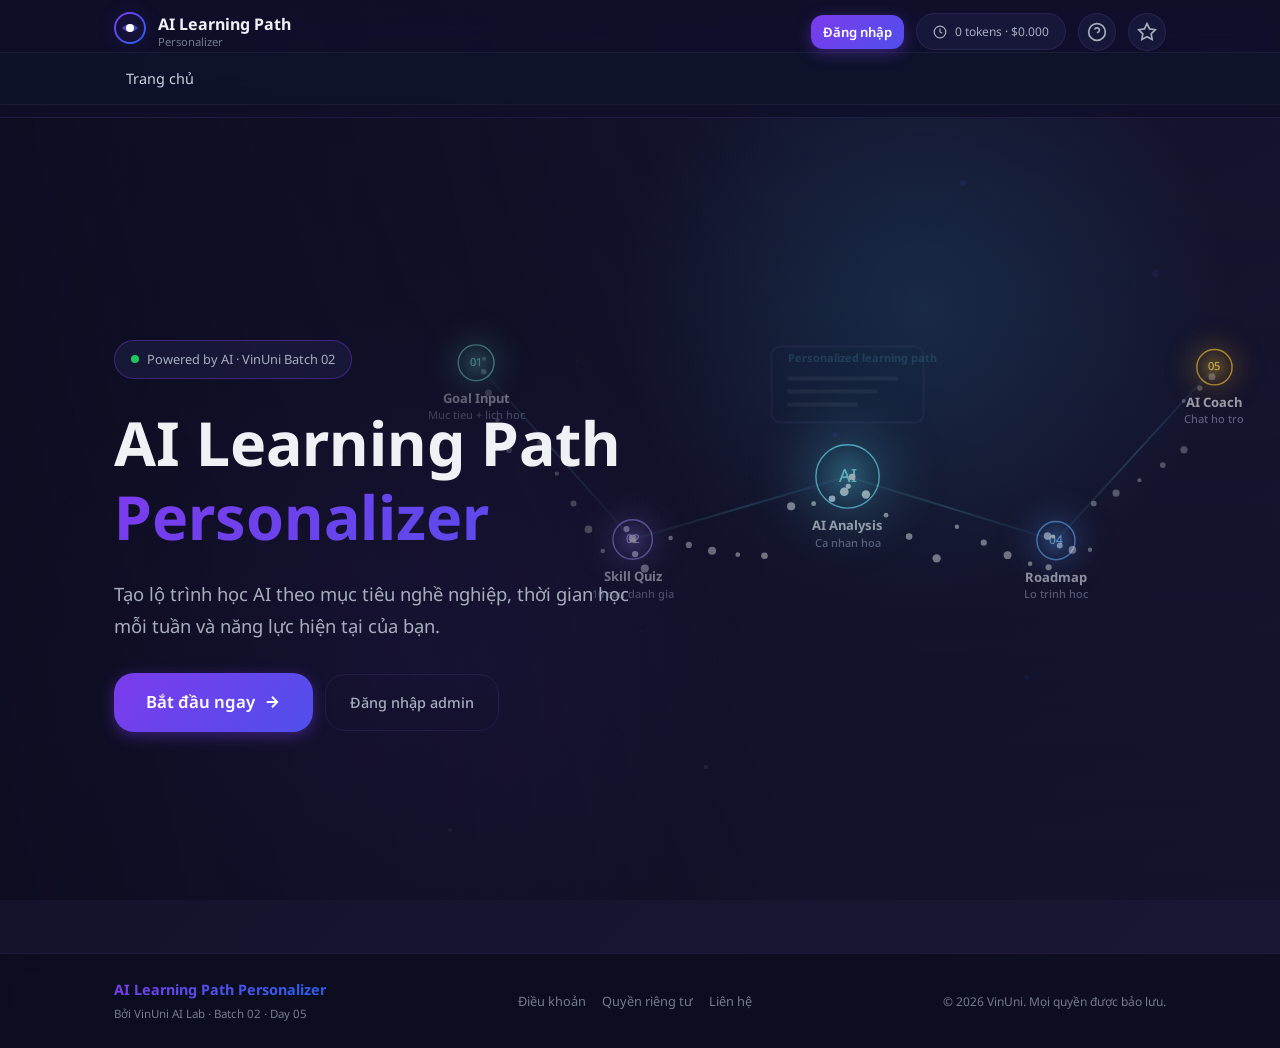
==== commit 4f252bf6: "fix: multi-page navigation flow, restore admin dashboard and RAG UI" ====
--- a/codebase/frontend/index.html
+++ b/codebase/frontend/index.html
@@ -59,9 +59,9 @@
     <!-- Role-gated sub-nav (admin/reviewer only) -->
     <nav class="role-nav" id="role-nav" aria-label="Quản trị">
       <div class="container role-nav-inner">
-        <a href="#form-section" class="role-nav-link" data-role="guest,student,premium,reviewer,admin">Trang chủ</a>
-        <a href="#app-container" class="role-nav-link" data-role-min="student">Lộ trình</a>
-        <a href="#admin-dashboard" class="role-nav-link" data-role-min="reviewer" id="nav-admin">Quản trị</a>
+        <a href="index.html" class="role-nav-link" data-role="guest,student,premium,reviewer,admin">Trang chủ</a>
+        <a href="workspace.html" class="role-nav-link" data-role-min="student">Lộ trình</a>
+        <a href="main.html#admin-dashboard" class="role-nav-link" data-role-min="reviewer" id="nav-admin">Quản trị</a>
         <span class="role-nav-info" id="role-nav-info"></span>
       </div>
     </nav>
@@ -150,161 +150,16 @@
         </button>
       </div>
     </div>
-  </div>
-
-  <!-- ========================================================
-       MODAL: RESET & SUPPORT
-       ======================================================== -->
-  <div class="modal-overlay hidden" id="modal-support" role="dialog" aria-modal="true" aria-labelledby="modal-support-title">
-    <div class="modal-card">
-      <button class="modal-close" id="modal-support-close" aria-label="Đóng">
-        <svg width="20" height="20" viewBox="0 0 24 24" fill="none" stroke="currentColor" stroke-width="2.5"><line x1="18" y1="6" x2="6" y2="18"/><line x1="6" y1="6" x2="18" y2="18"/></svg>
-      </button>
-      <div class="modal-icon">🛠️</div>
-      <h3 class="modal-title" id="modal-support-title">Hỗ trợ &amp; Đặt lại</h3>
-      <p class="modal-subtitle">Gặp vấn đề? Bạn có thể đặt lại toàn bộ phiên làm việc hoặc liên hệ hỗ trợ.</p>
-
-      <div class="support-options">
-        <div class="support-option">
-          <div class="support-option-icon">🔄</div>
-          <div class="support-option-content">
-            <strong>Đặt lại phiên</strong>
-            <p>Xoá toàn bộ dữ liệu và bắt đầu lại từ đầu.</p>
-          </div>
-          <button class="btn-danger btn-sm" id="btn-reset-session">Đặt lại</button>
-        </div>
-        <div class="support-option">
-          <div class="support-option-icon">📋</div>
-          <div class="support-option-content">
-            <strong>Lộ trình mặc định</strong>
-            <p>Khôi phục về lộ trình học AI cơ bản.</p>
-          </div>
-          <button class="btn-ghost btn-sm" id="btn-rollback">Khôi phục</button>
-        </div>
-        <div class="support-option">
-          <div class="support-option-icon">✉️</div>
-          <div class="support-option-content">
-            <strong>Liên hệ hỗ trợ</strong>
-            <p>ai-support@vinuni.edu.vn</p>
-          </div>
-          <a href="mailto:ai-support@vinuni.edu.vn" class="btn-ghost btn-sm">Email</a>
-        </div>
-      </div>
-
-      <button class="btn-ghost btn-full" id="btn-support-close-main" style="margin-top:1rem;">Đóng</button>
-    </div>
-  </div>
-
-  <!-- ========================================================
-       ADMIN DASHBOARD (reviewer / admin only)
-       ======================================================== -->
-  <section class="admin-dashboard container hidden" id="admin-dashboard" data-role-min="reviewer">
-    <h2 class="admin-title">Quản trị &amp; Giám sát</h2>
-    <p class="admin-subtitle">Hàng đợi xem xét thủ công và báo cáo chi phí theo ngày.</p>
-
-    <div class="admin-tabs" role="tablist">
-      <button class="admin-tab active" data-tab="review" role="tab">Hàng đợi xem xét</button>
-      <button class="admin-tab" data-tab="cost" role="tab">Báo cáo chi phí</button>
-    </div>
-
-    <!-- Tab: Review queue -->
-    <div class="admin-panel" id="admin-panel-review" role="tabpanel">
-      <div class="admin-toolbar">
-        <label for="review-status-filter">Trạng thái:</label>
-        <select id="review-status-filter">
-          <option value="pending">pending</option>
-          <option value="resolved">resolved</option>
-          <option value="all">all</option>
-        </select>
-        <button class="btn-primary btn-sm" id="btn-refresh-review">Tải lại</button>
-      </div>
-      <div class="admin-table-wrap">
-        <table class="admin-table" id="review-table">
-          <thead>
-            <tr>
-              <th>ID</th><th>User</th><th>Lý do</th><th>Confidence</th>
-              <th>Rating</th><th>Trạng thái</th><th>Hành động</th>
-            </tr>
-          </thead>
-          <tbody id="review-tbody">
-            <tr><td colspan="7" class="admin-empty">Đang tải...</td></tr>
-          </tbody>
-        </table>
-      </div>
-    </div>
-
-    <!-- Tab: Cost report -->
-    <div class="admin-panel hidden" id="admin-panel-cost" role="tabpanel">
-      <div class="admin-toolbar">
-        <label for="cost-date">Ngày:</label>
-        <input type="date" id="cost-date" />
-        <button class="btn-primary btn-sm" id="btn-refresh-cost">Tải lại</button>
-      </div>
-      <div class="cost-summary" id="cost-summary"></div>
-      <div class="admin-table-wrap">
-        <table class="admin-table" id="cost-table">
-          <thead>
-            <tr><th>User</th><th>Requests</th><th>Input tokens</th><th>Output tokens</th><th>Tổng USD</th></tr>
-          </thead>
-          <tbody id="cost-tbody">
-            <tr><td colspan="5" class="admin-empty">Đang tải...</td></tr>
-          </tbody>
-        </table>
-      </div>
-    </div>
-  </section>
-
-  <!-- ========================================================
-       MODAL: LOGIN
-       ======================================================== -->
-  <div class="modal-overlay hidden" id="modal-login" role="dialog" aria-modal="true" aria-labelledby="modal-login-title">
-    <div class="modal-card">
-      <button class="modal-close" id="modal-login-close" aria-label="Đóng">
-        <svg width="20" height="20" viewBox="0 0 24 24" fill="none" stroke="currentColor" stroke-width="2.5"><line x1="18" y1="6" x2="6" y2="18"/><line x1="6" y1="6" x2="18" y2="18"/></svg>
-      </button>
-      <div class="modal-icon">🔐</div>
-      <h3 class="modal-title" id="modal-login-title">Đăng nhập</h3>
-      <p class="modal-subtitle" id="modal-login-subtitle">Nhập Username và Mật khẩu để tiếp tục.</p>
-
-      <form id="login-form" class="login-form" novalidate>
-        <div class="form-group">
-          <label for="login-username">Username <span class="required">*</span></label>
-          <input type="text" id="login-username" required maxlength="64" placeholder="vd: user123" autocomplete="username" />
-        </div>
-        <div class="form-group">
-          <label for="login-password">Mật khẩu <span class="required">*</span></label>
-          <input type="password" id="login-password" required minlength="6" maxlength="256" placeholder="Nhập mật khẩu..." autocomplete="current-password" />
-        </div>
-        
-        <div class="login-error" id="login-error"></div>
-        <div class="modal-actions">
-          <button type="button" class="btn-ghost" id="btn-login-cancel">Huỷ</button>
-          <button type="submit" class="btn-primary" id="btn-login-submit">Đăng nhập</button>
-        </div>
-      </form>
-
-      <div class="login-hint" style="text-align: center; margin-top: 1rem;">
-        <span id="auth-toggle-text">Chưa có tài khoản?</span> 
-        <a href="#" id="auth-toggle-btn" style="color: var(--primary-500); font-weight: 500;">Đăng ký ngay</a>
-      </div>
-    </div>
-  </div>
-
   <!-- Main JS -->
+  <script src="src/landing-page.js"></script>
+  <script src="src/auth.js"></script>
   <script src="src/app.js"></script>
-  <script src="src/auth.js"></script>
   <script>
-    // Boot: restore session, render header, gate UI
     (function bootAuth() {
       _restore();
       renderUserBadge();
       applyRoleGating();
-      // Refresh session from server in the background
       if (AuthState.token) refreshMe().finally(() => { renderUserBadge(); applyRoleGating(); });
-
-      document.getElementById('login-form')?.addEventListener('submit', handleLoginSubmit);
-      document.getElementById('modal-login-close')?.addEventListener('click', hideLoginModal);
-      document.getElementById('btn-login-cancel')?.addEventListener('click', hideLoginModal);
     })();
   </script>
 </body>
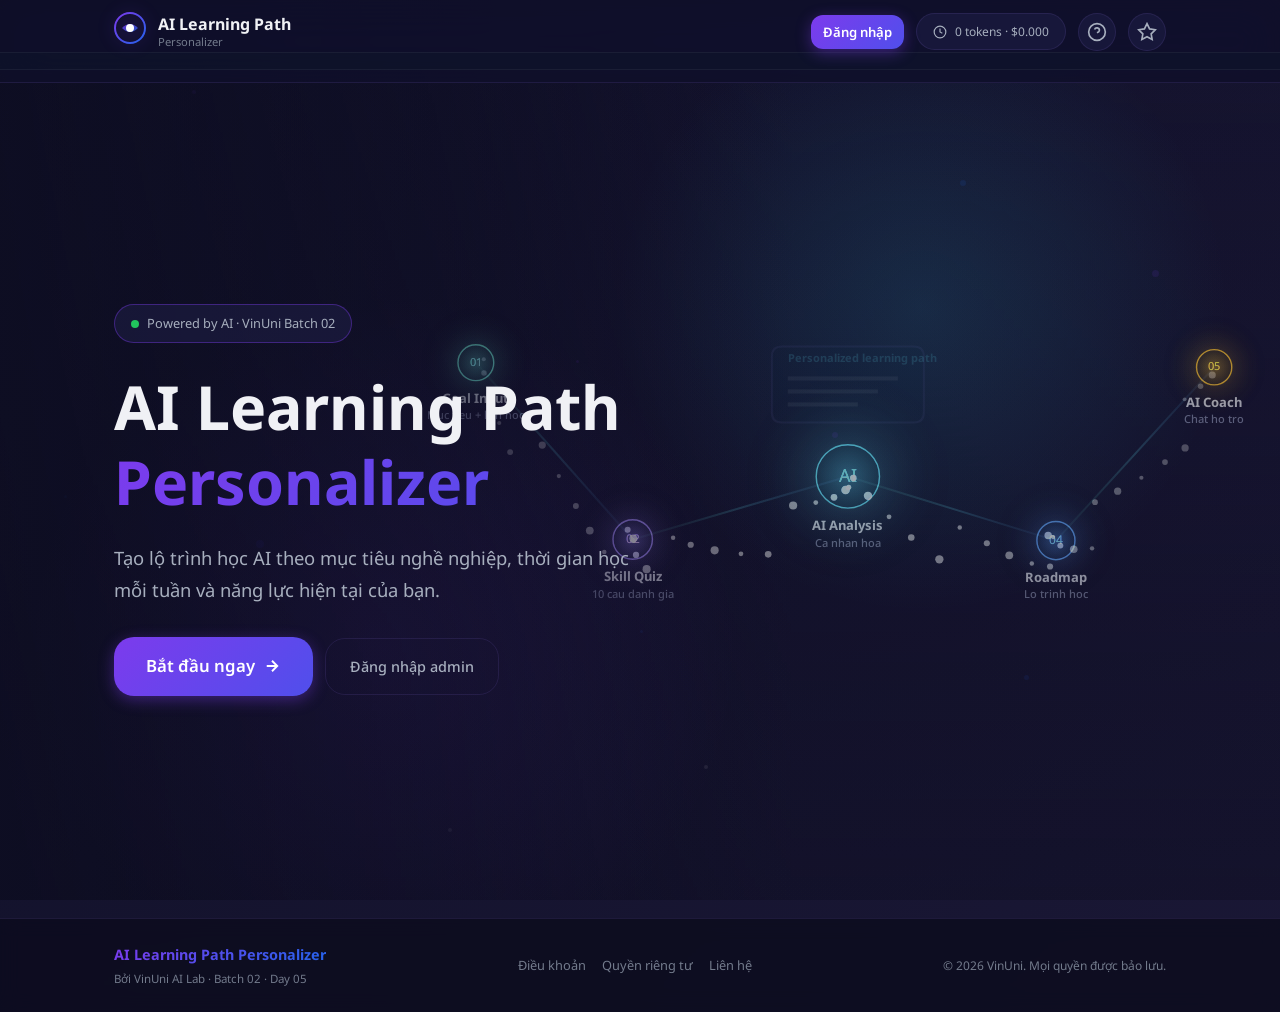
==== commit 1e585056: "small fix" ====
--- a/codebase/frontend/index.html
+++ b/codebase/frontend/index.html
@@ -59,7 +59,6 @@
     <!-- Role-gated sub-nav (admin/reviewer only) -->
     <nav class="role-nav" id="role-nav" aria-label="Quản trị">
       <div class="container role-nav-inner">
-        <a href="index.html" class="role-nav-link" data-role="guest,student,premium,reviewer,admin">Trang chủ</a>
         <a href="workspace.html" class="role-nav-link" data-role-min="student">Lộ trình</a>
         <a href="main.html#admin-dashboard" class="role-nav-link" data-role-min="reviewer" id="nav-admin">Quản trị</a>
         <span class="role-nav-info" id="role-nav-info"></span>
--- a/codebase/frontend/src/styles.css
+++ b/codebase/frontend/src/styles.css
@@ -838,6 +838,10 @@
   width: 100%;
 }
 
+.page-workspace:not(.chat-expanded) .workspace-results .split-workspace {
+  grid-template-columns: minmax(0, 75fr) minmax(260px, 25fr) !important;
+}
+
 .page-workspace.summary-hidden .confidence-header,
 .page-workspace.summary-hidden #fallback-alert,
 .page-workspace.summary-hidden #failure-alert {
@@ -1483,7 +1487,7 @@
 /* ─── SPLIT WORKSPACE ───────────────────────────────────────── */
 .split-workspace {
   display: grid;
-  grid-template-columns: minmax(0, 1fr) minmax(360px, 0.95fr);
+  grid-template-columns: minmax(0, 3fr) minmax(280px, 1fr);
   gap: var(--sp-5);
   align-items: stretch;
 }
@@ -2338,7 +2342,10 @@
   .page-workspace { overflow: auto; height: auto; min-height: 100vh; }
   .page-workspace .workspace-page-shell { height: auto; min-height: calc(100vh - 58px); overflow: visible; }
   .page-workspace .workspace-results { height: auto; }
-  .page-workspace .workspace-results .split-workspace { height: auto; }
+  .page-workspace .workspace-results .split-workspace {
+    height: auto;
+    grid-template-columns: 1fr !important;
+  }
   .page-workspace .workspace-results .chat-container { height: 480px; }
   .page-workspace .workspace-results .roadmap-panel { min-height: 480px; }
   .page-workspace.chat-expanded { overflow: hidden; height: 100vh; min-height: 0; }
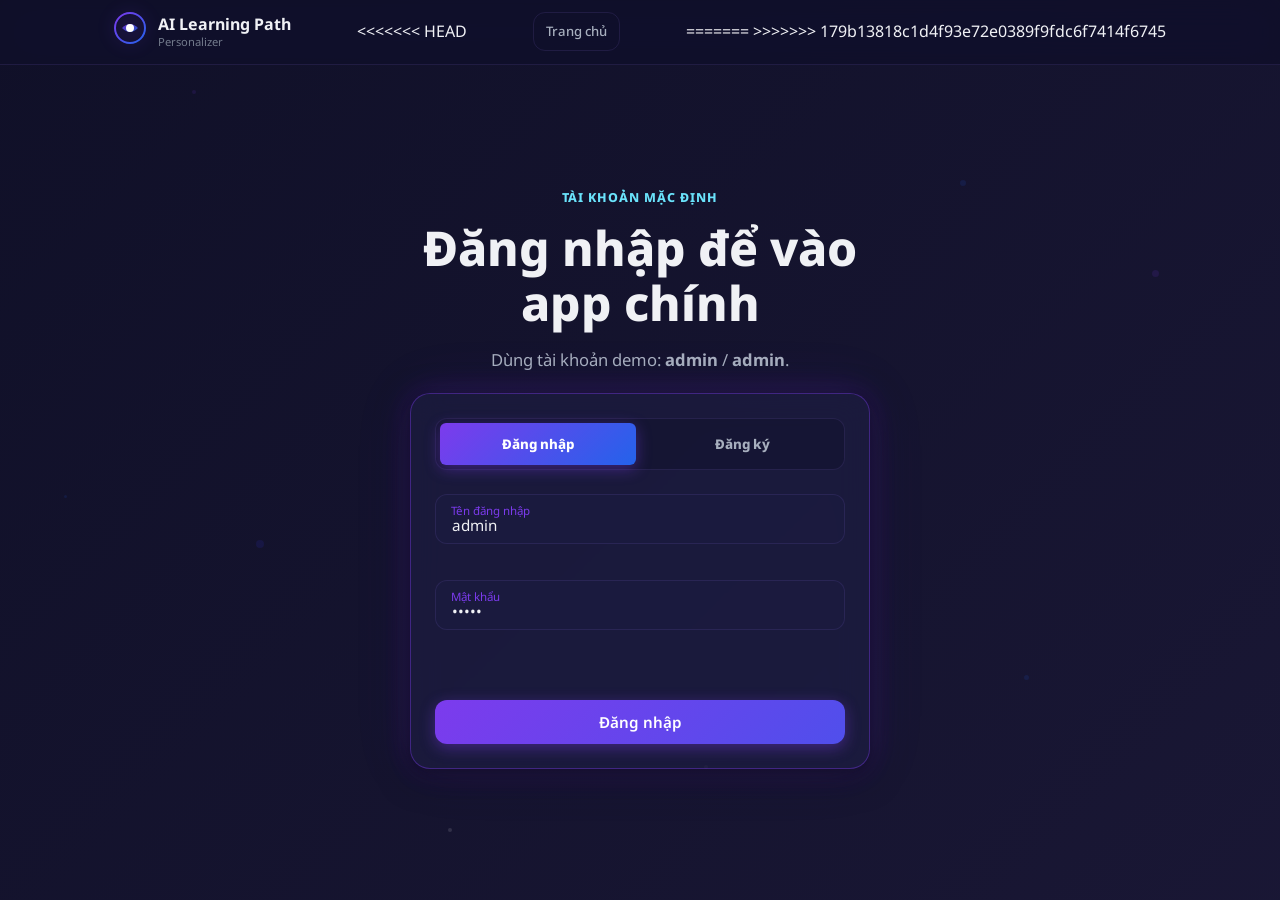
==== commit 9a2d89fa: "reload slide" ====
--- a/codebase/frontend/index.html
+++ b/codebase/frontend/index.html
@@ -59,8 +59,14 @@
     <!-- Role-gated sub-nav (admin/reviewer only) -->
     <nav class="role-nav" id="role-nav" aria-label="Quản trị">
       <div class="container role-nav-inner">
+<<<<<<< HEAD
+        <a href="#form-section" class="role-nav-link" data-role="guest,student,premium,reviewer,admin">Trang chủ</a>
+        <a href="#app-container" class="role-nav-link" data-role-min="student">Lộ trình</a>
+        <a href="#admin-dashboard" class="role-nav-link" data-role-min="reviewer" id="nav-admin">Quản trị</a>
+=======
         <a href="workspace.html" class="role-nav-link" data-role-min="student">Lộ trình</a>
         <a href="main.html#admin-dashboard" class="role-nav-link" data-role-min="reviewer" id="nav-admin">Quản trị</a>
+>>>>>>> 179b13818c1d4f93e72e0389f9fdc6f7414f6745
         <span class="role-nav-info" id="role-nav-info"></span>
       </div>
     </nav>
@@ -149,16 +155,174 @@
         </button>
       </div>
     </div>
+<<<<<<< HEAD
+  </div>
+
+  <!-- ========================================================
+       MODAL: RESET & SUPPORT
+       ======================================================== -->
+  <div class="modal-overlay hidden" id="modal-support" role="dialog" aria-modal="true" aria-labelledby="modal-support-title">
+    <div class="modal-card">
+      <button class="modal-close" id="modal-support-close" aria-label="Đóng">
+        <svg width="20" height="20" viewBox="0 0 24 24" fill="none" stroke="currentColor" stroke-width="2.5"><line x1="18" y1="6" x2="6" y2="18"/><line x1="6" y1="6" x2="18" y2="18"/></svg>
+      </button>
+      <div class="modal-icon">🛠️</div>
+      <h3 class="modal-title" id="modal-support-title">Hỗ trợ &amp; Đặt lại</h3>
+      <p class="modal-subtitle">Gặp vấn đề? Bạn có thể đặt lại toàn bộ phiên làm việc hoặc liên hệ hỗ trợ.</p>
+
+      <div class="support-options">
+        <div class="support-option">
+          <div class="support-option-icon">🔄</div>
+          <div class="support-option-content">
+            <strong>Đặt lại phiên</strong>
+            <p>Xoá toàn bộ dữ liệu và bắt đầu lại từ đầu.</p>
+          </div>
+          <button class="btn-danger btn-sm" id="btn-reset-session">Đặt lại</button>
+        </div>
+        <div class="support-option">
+          <div class="support-option-icon">📋</div>
+          <div class="support-option-content">
+            <strong>Lộ trình mặc định</strong>
+            <p>Khôi phục về lộ trình học AI cơ bản.</p>
+          </div>
+          <button class="btn-ghost btn-sm" id="btn-rollback">Khôi phục</button>
+        </div>
+        <div class="support-option">
+          <div class="support-option-icon">✉️</div>
+          <div class="support-option-content">
+            <strong>Liên hệ hỗ trợ</strong>
+            <p>ai-support@vinuni.edu.vn</p>
+          </div>
+          <a href="mailto:ai-support@vinuni.edu.vn" class="btn-ghost btn-sm">Email</a>
+        </div>
+      </div>
+
+      <button class="btn-ghost btn-full" id="btn-support-close-main" style="margin-top:1rem;">Đóng</button>
+    </div>
+  </div>
+
+  <!-- ========================================================
+       ADMIN DASHBOARD (reviewer / admin only)
+       ======================================================== -->
+  <section class="admin-dashboard container hidden" id="admin-dashboard" data-role-min="reviewer">
+    <h2 class="admin-title">Quản trị &amp; Giám sát</h2>
+    <p class="admin-subtitle">Hàng đợi xem xét thủ công và báo cáo chi phí theo ngày.</p>
+
+    <div class="admin-tabs" role="tablist">
+      <button class="admin-tab active" data-tab="review" role="tab">Hàng đợi xem xét</button>
+      <button class="admin-tab" data-tab="cost" role="tab">Báo cáo chi phí</button>
+    </div>
+
+    <!-- Tab: Review queue -->
+    <div class="admin-panel" id="admin-panel-review" role="tabpanel">
+      <div class="admin-toolbar">
+        <label for="review-status-filter">Trạng thái:</label>
+        <select id="review-status-filter">
+          <option value="pending">pending</option>
+          <option value="resolved">resolved</option>
+          <option value="all">all</option>
+        </select>
+        <button class="btn-primary btn-sm" id="btn-refresh-review">Tải lại</button>
+      </div>
+      <div class="admin-table-wrap">
+        <table class="admin-table" id="review-table">
+          <thead>
+            <tr>
+              <th>ID</th><th>User</th><th>Lý do</th><th>Confidence</th>
+              <th>Rating</th><th>Trạng thái</th><th>Hành động</th>
+            </tr>
+          </thead>
+          <tbody id="review-tbody">
+            <tr><td colspan="7" class="admin-empty">Đang tải...</td></tr>
+          </tbody>
+        </table>
+      </div>
+    </div>
+
+    <!-- Tab: Cost report -->
+    <div class="admin-panel hidden" id="admin-panel-cost" role="tabpanel">
+      <div class="admin-toolbar">
+        <label for="cost-date">Ngày:</label>
+        <input type="date" id="cost-date" />
+        <button class="btn-primary btn-sm" id="btn-refresh-cost">Tải lại</button>
+      </div>
+      <div class="cost-summary" id="cost-summary"></div>
+      <div class="admin-table-wrap">
+        <table class="admin-table" id="cost-table">
+          <thead>
+            <tr><th>User</th><th>Requests</th><th>Input tokens</th><th>Output tokens</th><th>Tổng USD</th></tr>
+          </thead>
+          <tbody id="cost-tbody">
+            <tr><td colspan="5" class="admin-empty">Đang tải...</td></tr>
+          </tbody>
+        </table>
+      </div>
+    </div>
+  </section>
+
+  <!-- ========================================================
+       MODAL: LOGIN
+       ======================================================== -->
+  <div class="modal-overlay hidden" id="modal-login" role="dialog" aria-modal="true" aria-labelledby="modal-login-title">
+    <div class="modal-card">
+      <button class="modal-close" id="modal-login-close" aria-label="Đóng">
+        <svg width="20" height="20" viewBox="0 0 24 24" fill="none" stroke="currentColor" stroke-width="2.5"><line x1="18" y1="6" x2="6" y2="18"/><line x1="6" y1="6" x2="18" y2="18"/></svg>
+      </button>
+      <div class="modal-icon">🔐</div>
+      <h3 class="modal-title" id="modal-login-title">Đăng nhập</h3>
+      <p class="modal-subtitle" id="modal-login-subtitle">Nhập Username và Mật khẩu để tiếp tục.</p>
+
+      <form id="login-form" class="login-form" novalidate>
+        <div class="form-group">
+          <label for="login-username">Username <span class="required">*</span></label>
+          <input type="text" id="login-username" required maxlength="64" placeholder="vd: user123" autocomplete="username" />
+        </div>
+        <div class="form-group">
+          <label for="login-password">Mật khẩu <span class="required">*</span></label>
+          <input type="password" id="login-password" required minlength="6" maxlength="256" placeholder="Nhập mật khẩu..." autocomplete="current-password" />
+        </div>
+        
+        <div class="login-error" id="login-error"></div>
+        <div class="modal-actions">
+          <button type="button" class="btn-ghost" id="btn-login-cancel">Huỷ</button>
+          <button type="submit" class="btn-primary" id="btn-login-submit">Đăng nhập</button>
+        </div>
+      </form>
+
+      <div class="login-hint" style="text-align: center; margin-top: 1rem;">
+        <span id="auth-toggle-text">Chưa có tài khoản?</span> 
+        <a href="#" id="auth-toggle-btn" style="color: var(--primary-500); font-weight: 500;">Đăng ký ngay</a>
+      </div>
+    </div>
+  </div>
+
+  <!-- Main JS -->
+  <script src="src/landing-page.js"></script>
+  <script src="src/app.js"></script>
+  <script src="src/auth.js"></script>
+  <script>
+    // Boot: restore session, render header, gate UI
+=======
   <!-- Main JS -->
   <script src="src/landing-page.js"></script>
   <script src="src/auth.js"></script>
   <script src="src/app.js"></script>
   <script>
+>>>>>>> 179b13818c1d4f93e72e0389f9fdc6f7414f6745
     (function bootAuth() {
       _restore();
       renderUserBadge();
       applyRoleGating();
+<<<<<<< HEAD
+      // Refresh session from server in the background
       if (AuthState.token) refreshMe().finally(() => { renderUserBadge(); applyRoleGating(); });
+
+      document.getElementById('login-form')?.addEventListener('submit', handleLoginSubmit);
+      document.getElementById('modal-login-close')?.addEventListener('click', hideLoginModal);
+      document.getElementById('btn-login-cancel')?.addEventListener('click', hideLoginModal);
+=======
+      if (AuthState.token) refreshMe().finally(() => { renderUserBadge(); applyRoleGating(); });
+>>>>>>> 179b13818c1d4f93e72e0389f9fdc6f7414f6745
     })();
   </script>
 </body>
--- a/codebase/frontend/src/styles.css
+++ b/codebase/frontend/src/styles.css
@@ -838,10 +838,13 @@
   width: 100%;
 }
 
+<<<<<<< HEAD
+=======
 .page-workspace:not(.chat-expanded) .workspace-results .split-workspace {
   grid-template-columns: minmax(0, 75fr) minmax(260px, 25fr) !important;
 }
 
+>>>>>>> 179b13818c1d4f93e72e0389f9fdc6f7414f6745
 .page-workspace.summary-hidden .confidence-header,
 .page-workspace.summary-hidden #fallback-alert,
 .page-workspace.summary-hidden #failure-alert {
@@ -1487,7 +1490,11 @@
 /* ─── SPLIT WORKSPACE ───────────────────────────────────────── */
 .split-workspace {
   display: grid;
+<<<<<<< HEAD
+  grid-template-columns: minmax(0, 1fr) minmax(360px, 0.95fr);
+=======
   grid-template-columns: minmax(0, 3fr) minmax(280px, 1fr);
+>>>>>>> 179b13818c1d4f93e72e0389f9fdc6f7414f6745
   gap: var(--sp-5);
   align-items: stretch;
 }
@@ -2342,10 +2349,14 @@
   .page-workspace { overflow: auto; height: auto; min-height: 100vh; }
   .page-workspace .workspace-page-shell { height: auto; min-height: calc(100vh - 58px); overflow: visible; }
   .page-workspace .workspace-results { height: auto; }
+<<<<<<< HEAD
+  .page-workspace .workspace-results .split-workspace { height: auto; }
+=======
   .page-workspace .workspace-results .split-workspace {
     height: auto;
     grid-template-columns: 1fr !important;
   }
+>>>>>>> 179b13818c1d4f93e72e0389f9fdc6f7414f6745
   .page-workspace .workspace-results .chat-container { height: 480px; }
   .page-workspace .workspace-results .roadmap-panel { min-height: 480px; }
   .page-workspace.chat-expanded { overflow: hidden; height: 100vh; min-height: 0; }
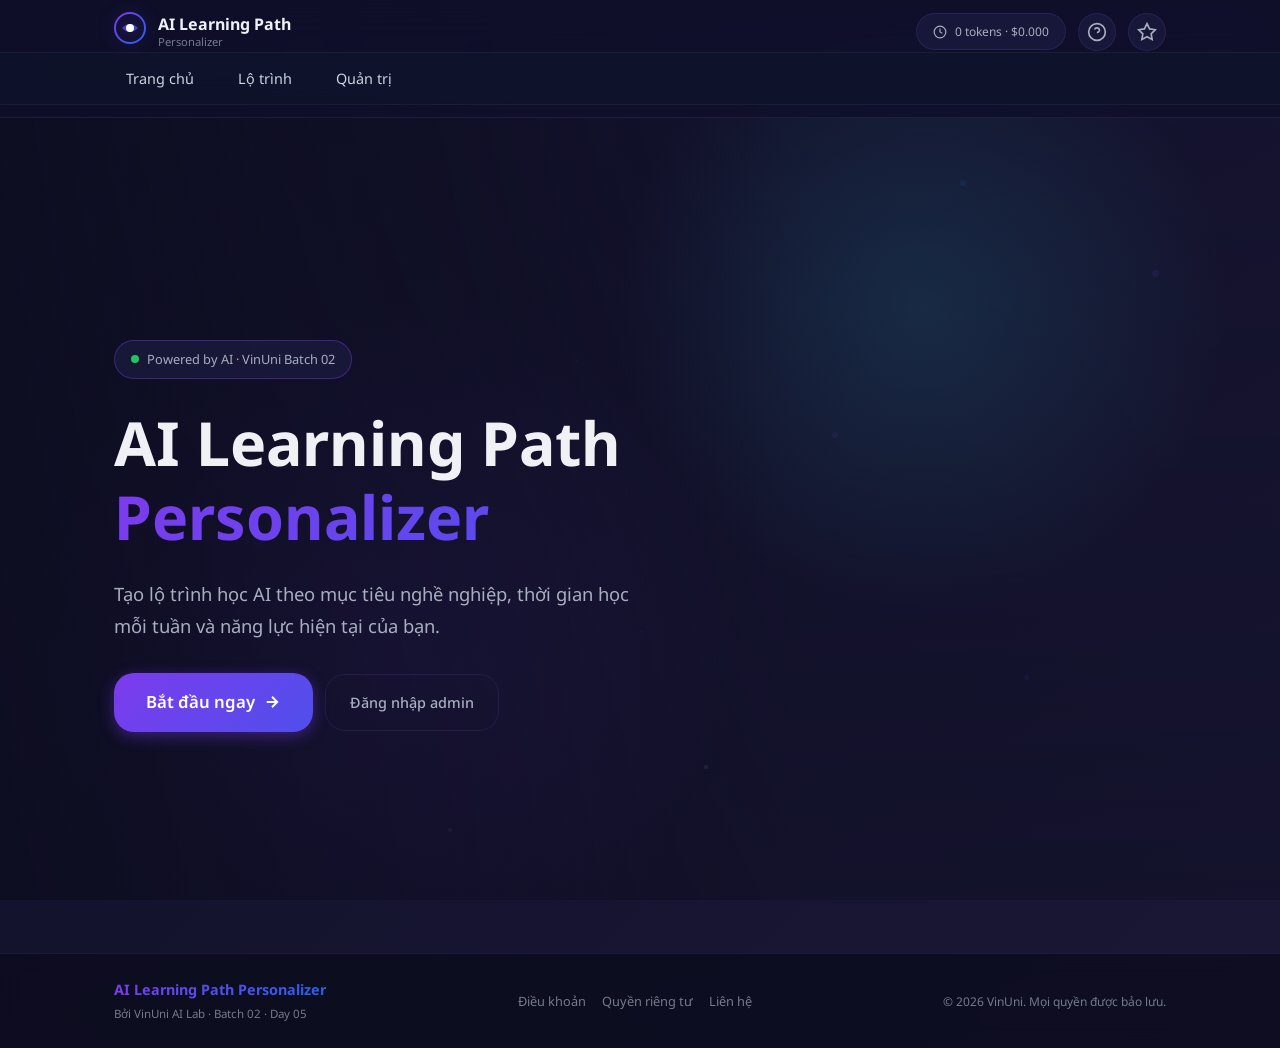
==== commit bc18aaac: "fix: resolve merge conflicts across all frontend files Co-Authored-By: Claude Sonnet 4.6 <noreply@an" ====
--- a/codebase/frontend/index.html
+++ b/codebase/frontend/index.html
@@ -59,14 +59,9 @@
     <!-- Role-gated sub-nav (admin/reviewer only) -->
     <nav class="role-nav" id="role-nav" aria-label="Quản trị">
       <div class="container role-nav-inner">
-<<<<<<< HEAD
         <a href="#form-section" class="role-nav-link" data-role="guest,student,premium,reviewer,admin">Trang chủ</a>
         <a href="#app-container" class="role-nav-link" data-role-min="student">Lộ trình</a>
         <a href="#admin-dashboard" class="role-nav-link" data-role-min="reviewer" id="nav-admin">Quản trị</a>
-=======
-        <a href="workspace.html" class="role-nav-link" data-role-min="student">Lộ trình</a>
-        <a href="main.html#admin-dashboard" class="role-nav-link" data-role-min="reviewer" id="nav-admin">Quản trị</a>
->>>>>>> 179b13818c1d4f93e72e0389f9fdc6f7414f6745
         <span class="role-nav-info" id="role-nav-info"></span>
       </div>
     </nav>
@@ -155,174 +150,18 @@
         </button>
       </div>
     </div>
-<<<<<<< HEAD
   </div>
 
-  <!-- ========================================================
-       MODAL: RESET & SUPPORT
-       ======================================================== -->
-  <div class="modal-overlay hidden" id="modal-support" role="dialog" aria-modal="true" aria-labelledby="modal-support-title">
-    <div class="modal-card">
-      <button class="modal-close" id="modal-support-close" aria-label="Đóng">
-        <svg width="20" height="20" viewBox="0 0 24 24" fill="none" stroke="currentColor" stroke-width="2.5"><line x1="18" y1="6" x2="6" y2="18"/><line x1="6" y1="6" x2="18" y2="18"/></svg>
-      </button>
-      <div class="modal-icon">🛠️</div>
-      <h3 class="modal-title" id="modal-support-title">Hỗ trợ &amp; Đặt lại</h3>
-      <p class="modal-subtitle">Gặp vấn đề? Bạn có thể đặt lại toàn bộ phiên làm việc hoặc liên hệ hỗ trợ.</p>
-
-      <div class="support-options">
-        <div class="support-option">
-          <div class="support-option-icon">🔄</div>
-          <div class="support-option-content">
-            <strong>Đặt lại phiên</strong>
-            <p>Xoá toàn bộ dữ liệu và bắt đầu lại từ đầu.</p>
-          </div>
-          <button class="btn-danger btn-sm" id="btn-reset-session">Đặt lại</button>
-        </div>
-        <div class="support-option">
-          <div class="support-option-icon">📋</div>
-          <div class="support-option-content">
-            <strong>Lộ trình mặc định</strong>
-            <p>Khôi phục về lộ trình học AI cơ bản.</p>
-          </div>
-          <button class="btn-ghost btn-sm" id="btn-rollback">Khôi phục</button>
-        </div>
-        <div class="support-option">
-          <div class="support-option-icon">✉️</div>
-          <div class="support-option-content">
-            <strong>Liên hệ hỗ trợ</strong>
-            <p>ai-support@vinuni.edu.vn</p>
-          </div>
-          <a href="mailto:ai-support@vinuni.edu.vn" class="btn-ghost btn-sm">Email</a>
-        </div>
-      </div>
-
-      <button class="btn-ghost btn-full" id="btn-support-close-main" style="margin-top:1rem;">Đóng</button>
-    </div>
-  </div>
-
-  <!-- ========================================================
-       ADMIN DASHBOARD (reviewer / admin only)
-       ======================================================== -->
-  <section class="admin-dashboard container hidden" id="admin-dashboard" data-role-min="reviewer">
-    <h2 class="admin-title">Quản trị &amp; Giám sát</h2>
-    <p class="admin-subtitle">Hàng đợi xem xét thủ công và báo cáo chi phí theo ngày.</p>
-
-    <div class="admin-tabs" role="tablist">
-      <button class="admin-tab active" data-tab="review" role="tab">Hàng đợi xem xét</button>
-      <button class="admin-tab" data-tab="cost" role="tab">Báo cáo chi phí</button>
-    </div>
-
-    <!-- Tab: Review queue -->
-    <div class="admin-panel" id="admin-panel-review" role="tabpanel">
-      <div class="admin-toolbar">
-        <label for="review-status-filter">Trạng thái:</label>
-        <select id="review-status-filter">
-          <option value="pending">pending</option>
-          <option value="resolved">resolved</option>
-          <option value="all">all</option>
-        </select>
-        <button class="btn-primary btn-sm" id="btn-refresh-review">Tải lại</button>
-      </div>
-      <div class="admin-table-wrap">
-        <table class="admin-table" id="review-table">
-          <thead>
-            <tr>
-              <th>ID</th><th>User</th><th>Lý do</th><th>Confidence</th>
-              <th>Rating</th><th>Trạng thái</th><th>Hành động</th>
-            </tr>
-          </thead>
-          <tbody id="review-tbody">
-            <tr><td colspan="7" class="admin-empty">Đang tải...</td></tr>
-          </tbody>
-        </table>
-      </div>
-    </div>
-
-    <!-- Tab: Cost report -->
-    <div class="admin-panel hidden" id="admin-panel-cost" role="tabpanel">
-      <div class="admin-toolbar">
-        <label for="cost-date">Ngày:</label>
-        <input type="date" id="cost-date" />
-        <button class="btn-primary btn-sm" id="btn-refresh-cost">Tải lại</button>
-      </div>
-      <div class="cost-summary" id="cost-summary"></div>
-      <div class="admin-table-wrap">
-        <table class="admin-table" id="cost-table">
-          <thead>
-            <tr><th>User</th><th>Requests</th><th>Input tokens</th><th>Output tokens</th><th>Tổng USD</th></tr>
-          </thead>
-          <tbody id="cost-tbody">
-            <tr><td colspan="5" class="admin-empty">Đang tải...</td></tr>
-          </tbody>
-        </table>
-      </div>
-    </div>
-  </section>
-
-  <!-- ========================================================
-       MODAL: LOGIN
-       ======================================================== -->
-  <div class="modal-overlay hidden" id="modal-login" role="dialog" aria-modal="true" aria-labelledby="modal-login-title">
-    <div class="modal-card">
-      <button class="modal-close" id="modal-login-close" aria-label="Đóng">
-        <svg width="20" height="20" viewBox="0 0 24 24" fill="none" stroke="currentColor" stroke-width="2.5"><line x1="18" y1="6" x2="6" y2="18"/><line x1="6" y1="6" x2="18" y2="18"/></svg>
-      </button>
-      <div class="modal-icon">🔐</div>
-      <h3 class="modal-title" id="modal-login-title">Đăng nhập</h3>
-      <p class="modal-subtitle" id="modal-login-subtitle">Nhập Username và Mật khẩu để tiếp tục.</p>
-
-      <form id="login-form" class="login-form" novalidate>
-        <div class="form-group">
-          <label for="login-username">Username <span class="required">*</span></label>
-          <input type="text" id="login-username" required maxlength="64" placeholder="vd: user123" autocomplete="username" />
-        </div>
-        <div class="form-group">
-          <label for="login-password">Mật khẩu <span class="required">*</span></label>
-          <input type="password" id="login-password" required minlength="6" maxlength="256" placeholder="Nhập mật khẩu..." autocomplete="current-password" />
-        </div>
-        
-        <div class="login-error" id="login-error"></div>
-        <div class="modal-actions">
-          <button type="button" class="btn-ghost" id="btn-login-cancel">Huỷ</button>
-          <button type="submit" class="btn-primary" id="btn-login-submit">Đăng nhập</button>
-        </div>
-      </form>
-
-      <div class="login-hint" style="text-align: center; margin-top: 1rem;">
-        <span id="auth-toggle-text">Chưa có tài khoản?</span> 
-        <a href="#" id="auth-toggle-btn" style="color: var(--primary-500); font-weight: 500;">Đăng ký ngay</a>
-      </div>
-    </div>
-  </div>
-
-  <!-- Main JS -->
-  <script src="src/landing-page.js"></script>
-  <script src="src/app.js"></script>
-  <script src="src/auth.js"></script>
-  <script>
-    // Boot: restore session, render header, gate UI
-=======
-  <!-- Main JS -->
-  <script src="src/landing-page.js"></script>
-  <script src="src/auth.js"></script>
-  <script src="src/app.js"></script>
-  <script>
->>>>>>> 179b13818c1d4f93e72e0389f9fdc6f7414f6745
-    (function bootAuth() {
+  <!-- =================================================    (function bootAuth() {
       _restore();
       renderUserBadge();
       applyRoleGating();
-<<<<<<< HEAD
       // Refresh session from server in the background
       if (AuthState.token) refreshMe().finally(() => { renderUserBadge(); applyRoleGating(); });
 
       document.getElementById('login-form')?.addEventListener('submit', handleLoginSubmit);
       document.getElementById('modal-login-close')?.addEventListener('click', hideLoginModal);
       document.getElementById('btn-login-cancel')?.addEventListener('click', hideLoginModal);
-=======
-      if (AuthState.token) refreshMe().finally(() => { renderUserBadge(); applyRoleGating(); });
->>>>>>> 179b13818c1d4f93e72e0389f9fdc6f7414f6745
     })();
   </script>
 </body>
--- a/codebase/frontend/src/styles.css
+++ b/codebase/frontend/src/styles.css
@@ -838,13 +838,10 @@
   width: 100%;
 }
 
-<<<<<<< HEAD
-=======
 .page-workspace:not(.chat-expanded) .workspace-results .split-workspace {
   grid-template-columns: minmax(0, 75fr) minmax(260px, 25fr) !important;
 }
 
->>>>>>> 179b13818c1d4f93e72e0389f9fdc6f7414f6745
 .page-workspace.summary-hidden .confidence-header,
 .page-workspace.summary-hidden #fallback-alert,
 .page-workspace.summary-hidden #failure-alert {
@@ -1490,11 +1487,7 @@
 /* ─── SPLIT WORKSPACE ───────────────────────────────────────── */
 .split-workspace {
   display: grid;
-<<<<<<< HEAD
-  grid-template-columns: minmax(0, 1fr) minmax(360px, 0.95fr);
-=======
   grid-template-columns: minmax(0, 3fr) minmax(280px, 1fr);
->>>>>>> 179b13818c1d4f93e72e0389f9fdc6f7414f6745
   gap: var(--sp-5);
   align-items: stretch;
 }
@@ -1617,6 +1610,122 @@
   text-align: right;
 }
 .msg.user .msg-time { text-align: left; }
+
+.chat-trace {
+  margin-top: var(--sp-2);
+  max-width: min(760px, 100%);
+  border: 1px solid hsla(218,46%,44%,0.38);
+  border-radius: var(--radius-md);
+  background: hsla(0,0%,100%,0.95);
+  overflow: hidden;
+  color: #111827;
+}
+
+.chat-trace summary {
+  cursor: pointer;
+  list-style: none;
+  display: flex;
+  align-items: center;
+  justify-content: space-between;
+  gap: var(--sp-2);
+  padding: var(--sp-3) var(--sp-3);
+  color: #ffffff;
+  background: #315a8d;
+  border-bottom: 3px solid #d73f3f;
+  font-size: 0.9rem;
+  font-weight: 700;
+}
+
+.chat-trace summary::-webkit-details-marker { display: none; }
+
+.trace-summary-status {
+  color: rgba(255,255,255,0.78);
+  font-weight: 600;
+}
+
+.trace-list {
+  display: grid;
+  gap: var(--sp-3);
+  margin: 0;
+  padding: var(--sp-3);
+  list-style: none;
+}
+
+.trace-step {
+  display: grid;
+  gap: var(--sp-2);
+  padding: 0;
+  background: transparent;
+  border: 0;
+}
+
+.trace-step.trace-error .trace-observation-card { border-color: #dc2626; }
+.trace-step.trace-blocked .trace-observation-card { border-color: #d97706; }
+.trace-step.trace-success .trace-observation-card { border-color: #d7d7d7; }
+
+.trace-thought-card,
+.trace-observation-card,
+.trace-final-answer {
+  border-radius: 7px;
+  padding: var(--sp-3);
+  box-shadow: 0 1px 2px rgba(15,23,42,0.08);
+}
+
+.trace-thought-card {
+  background: #fff7f8;
+  border: 1px solid #efb8c1;
+}
+
+.trace-observation-card {
+  position: relative;
+  background: #f9fafb;
+  border: 1px solid #d7d7d7;
+}
+
+.trace-final-answer {
+  margin: 0 var(--sp-3) var(--sp-3);
+  background: #f0fff4;
+  border: 1px solid #22c55e;
+  color: #111827;
+  font-size: 0.9rem;
+  line-height: 1.6;
+}
+
+.trace-step-status {
+  position: absolute;
+  top: 8px;
+  right: 10px;
+  color: #64748b;
+  text-transform: uppercase;
+  font-size: 0.64rem;
+  font-weight: 800;
+}
+
+.trace-line {
+  font-size: 0.86rem;
+  line-height: 1.55;
+  color: #111827;
+  margin-top: 5px;
+}
+
+.trace-line-main {
+  padding-right: 72px;
+}
+
+.trace-line code {
+  color: #111827;
+  background: #ececf3;
+  padding: 2px 7px;
+  border-radius: 4px;
+  white-space: normal;
+  word-break: break-word;
+}
+
+.trace-line strong,
+.trace-final-answer strong {
+  color: #0f172a;
+  font-weight: 800;
+}
 
 /* Typing indicator */
 .typing-indicator {
@@ -2349,14 +2458,10 @@
   .page-workspace { overflow: auto; height: auto; min-height: 100vh; }
   .page-workspace .workspace-page-shell { height: auto; min-height: calc(100vh - 58px); overflow: visible; }
   .page-workspace .workspace-results { height: auto; }
-<<<<<<< HEAD
-  .page-workspace .workspace-results .split-workspace { height: auto; }
-=======
   .page-workspace .workspace-results .split-workspace {
     height: auto;
     grid-template-columns: 1fr !important;
   }
->>>>>>> 179b13818c1d4f93e72e0389f9fdc6f7414f6745
   .page-workspace .workspace-results .chat-container { height: 480px; }
   .page-workspace .workspace-results .roadmap-panel { min-height: 480px; }
   .page-workspace.chat-expanded { overflow: hidden; height: 100vh; min-height: 0; }
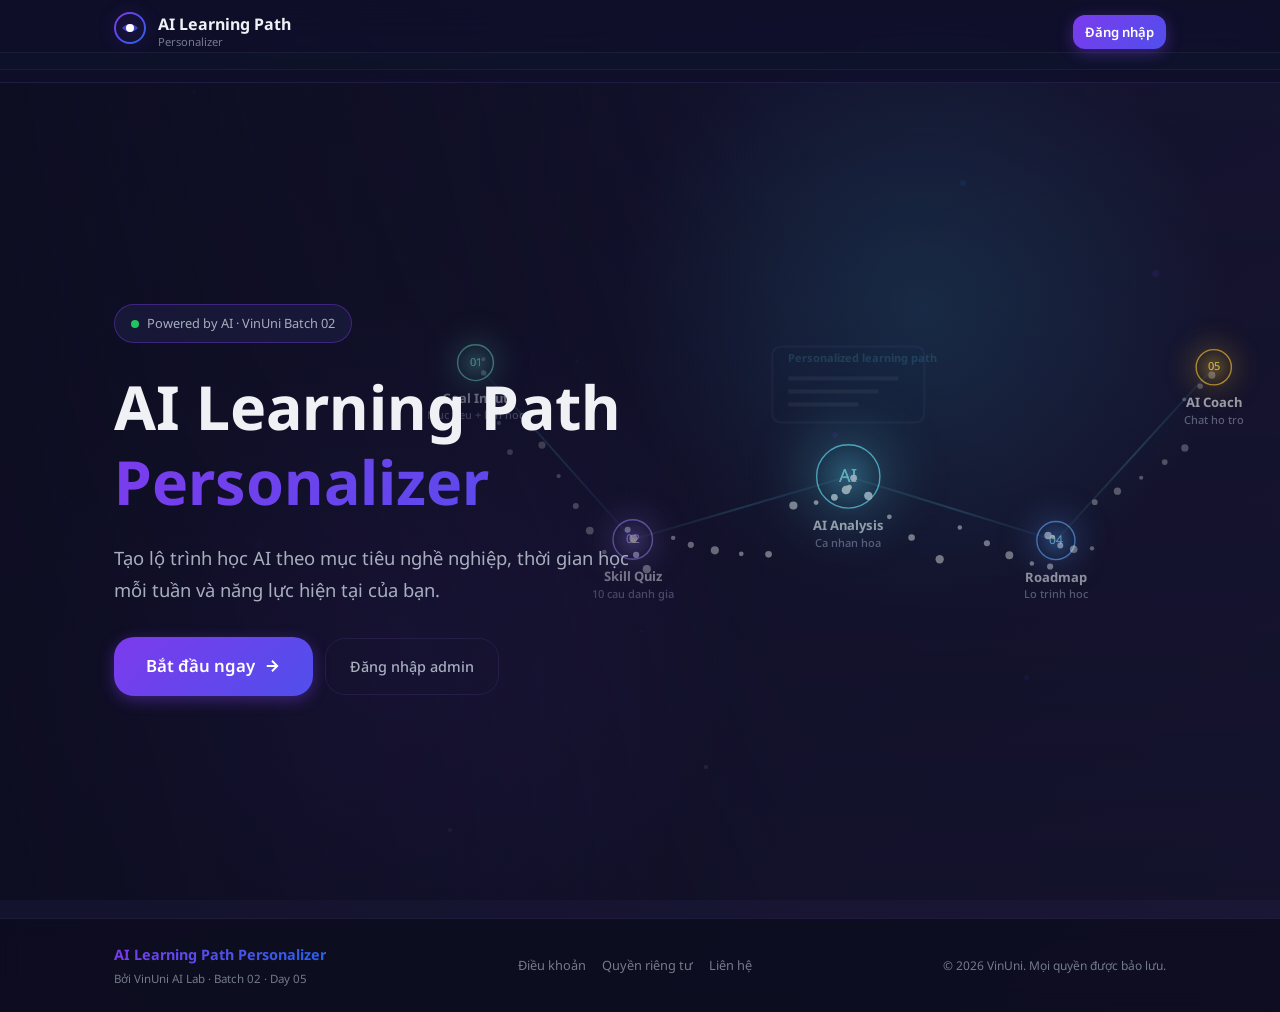
==== commit 09485f87: "fix_login" ====
--- a/codebase/frontend/index.html
+++ b/codebase/frontend/index.html
@@ -38,30 +38,14 @@
         </div>
       </a>
       <div class="header-actions">
-        <!-- Auth Badge (login or user pill) -->
         <div class="auth-badge" id="user-badge"></div>
-        <!-- Cost Display -->
-        <div class="cost-display" id="cost-display" title="Token usage &amp; estimated cost">
-          <svg width="14" height="14" viewBox="0 0 24 24" fill="none" stroke="currentColor" stroke-width="2"><circle cx="12" cy="12" r="10"/><path d="M12 6v6l4 2"/></svg>
-          <span id="cost-label">0 tokens · $0.000</span>
-        </div>
-        <!-- Support Button -->
-        <button class="btn-icon" id="btn-support" title="Hỗ trợ &amp; Đặt lại" aria-label="Mở hỗ trợ">
-          <svg width="20" height="20" viewBox="0 0 24 24" fill="none" stroke="currentColor" stroke-width="2"><circle cx="12" cy="12" r="10"/><path d="M9.09 9a3 3 0 0 1 5.83 1c0 2-3 3-3 3"/><line x1="12" y1="17" x2="12.01" y2="17"/></svg>
-        </button>
-        <!-- Feedback Button -->
-        <button class="btn-icon" id="btn-feedback" title="Đánh giá" aria-label="Mở đánh giá">
-          <svg width="20" height="20" viewBox="0 0 24 24" fill="none" stroke="currentColor" stroke-width="2"><polygon points="12 2 15.09 8.26 22 9.27 17 14.14 18.18 21.02 12 17.77 5.82 21.02 7 14.14 2 9.27 8.91 8.26 12 2"/></svg>
-        </button>
       </div>
     </div>
 
-    <!-- Role-gated sub-nav (admin/reviewer only) -->
     <nav class="role-nav" id="role-nav" aria-label="Quản trị">
       <div class="container role-nav-inner">
-        <a href="#form-section" class="role-nav-link" data-role="guest,student,premium,reviewer,admin">Trang chủ</a>
-        <a href="#app-container" class="role-nav-link" data-role-min="student">Lộ trình</a>
-        <a href="#admin-dashboard" class="role-nav-link" data-role-min="reviewer" id="nav-admin">Quản trị</a>
+        <a href="workspace.html" class="role-nav-link" data-role-min="student">Lộ trình</a>
+        <a href="main.html#admin-dashboard" class="role-nav-link" data-role-min="reviewer" id="nav-admin">Quản trị</a>
         <span class="role-nav-info" id="role-nav-info"></span>
       </div>
     </nav>
@@ -90,14 +74,10 @@
             <a class="btn-ghost hero-cta-secondary" href="auth.html?mode=login">Đăng nhập admin</a>
           </div>
         </div>
-
       </div>
     </section>
   </main>
 
-  <!-- ========================================================
-       FOOTER
-       ======================================================== -->
   <footer class="site-footer">
     <div class="container footer-inner">
       <div class="footer-brand">
@@ -115,53 +95,14 @@
     </div>
   </footer>
 
-  <!-- ========================================================
-       MODAL: FEEDBACK (Star Rating)
-       ======================================================== -->
-  <div class="modal-overlay hidden" id="modal-feedback" role="dialog" aria-modal="true" aria-labelledby="modal-feedback-title">
-    <div class="modal-card">
-      <button class="modal-close" id="modal-feedback-close" aria-label="Đóng">
-        <svg width="20" height="20" viewBox="0 0 24 24" fill="none" stroke="currentColor" stroke-width="2.5"><line x1="18" y1="6" x2="6" y2="18"/><line x1="6" y1="6" x2="18" y2="18"/></svg>
-      </button>
-      <div class="modal-icon">⭐</div>
-      <h3 class="modal-title" id="modal-feedback-title">Đánh giá lộ trình</h3>
-      <p class="modal-subtitle">Lộ trình này có phù hợp với bạn không? Phản hồi của bạn giúp AI học tốt hơn!</p>
-
-      <!-- Star Rating -->
-      <div class="star-rating" id="star-rating" role="radiogroup" aria-label="Đánh giá sao">
-        <button class="star-btn" data-rating="1" aria-label="1 sao" title="Rất tệ">★</button>
-        <button class="star-btn" data-rating="2" aria-label="2 sao" title="Tệ">★</button>
-        <button class="star-btn" data-rating="3" aria-label="3 sao" title="Trung bình">★</button>
-        <button class="star-btn" data-rating="4" aria-label="4 sao" title="Tốt">★</button>
-        <button class="star-btn" data-rating="5" aria-label="5 sao" title="Xuất sắc">★</button>
-      </div>
-      <p class="star-label-text" id="star-label-text">Chọn số sao...</p>
-
-      <!-- Comment -->
-      <div class="form-group">
-        <textarea id="feedback-comment" class="form-textarea" placeholder="Nhận xét của bạn (tuỳ chọn)..." rows="3" maxlength="300"></textarea>
-      </div>
-
-      <div class="modal-actions">
-        <button class="btn-ghost" id="btn-feedback-cancel">Huỷ</button>
-        <button class="btn-primary" id="btn-feedback-submit" disabled>
-          Gửi đánh giá
-          <svg width="16" height="16" viewBox="0 0 24 24" fill="none" stroke="currentColor" stroke-width="2.5"><polyline points="20 6 9 17 4 12"/></svg>
-        </button>
-      </div>
-    </div>
-  </div>
-
-  <!-- =================================================    (function bootAuth() {
+  <script src="src/landing-page.js"></script>
+  <script src="src/auth.js"></script>
+  <script>
+    (function bootAuth() {
       _restore();
       renderUserBadge();
       applyRoleGating();
-      // Refresh session from server in the background
       if (AuthState.token) refreshMe().finally(() => { renderUserBadge(); applyRoleGating(); });
-
-      document.getElementById('login-form')?.addEventListener('submit', handleLoginSubmit);
-      document.getElementById('modal-login-close')?.addEventListener('click', hideLoginModal);
-      document.getElementById('btn-login-cancel')?.addEventListener('click', hideLoginModal);
     })();
   </script>
 </body>
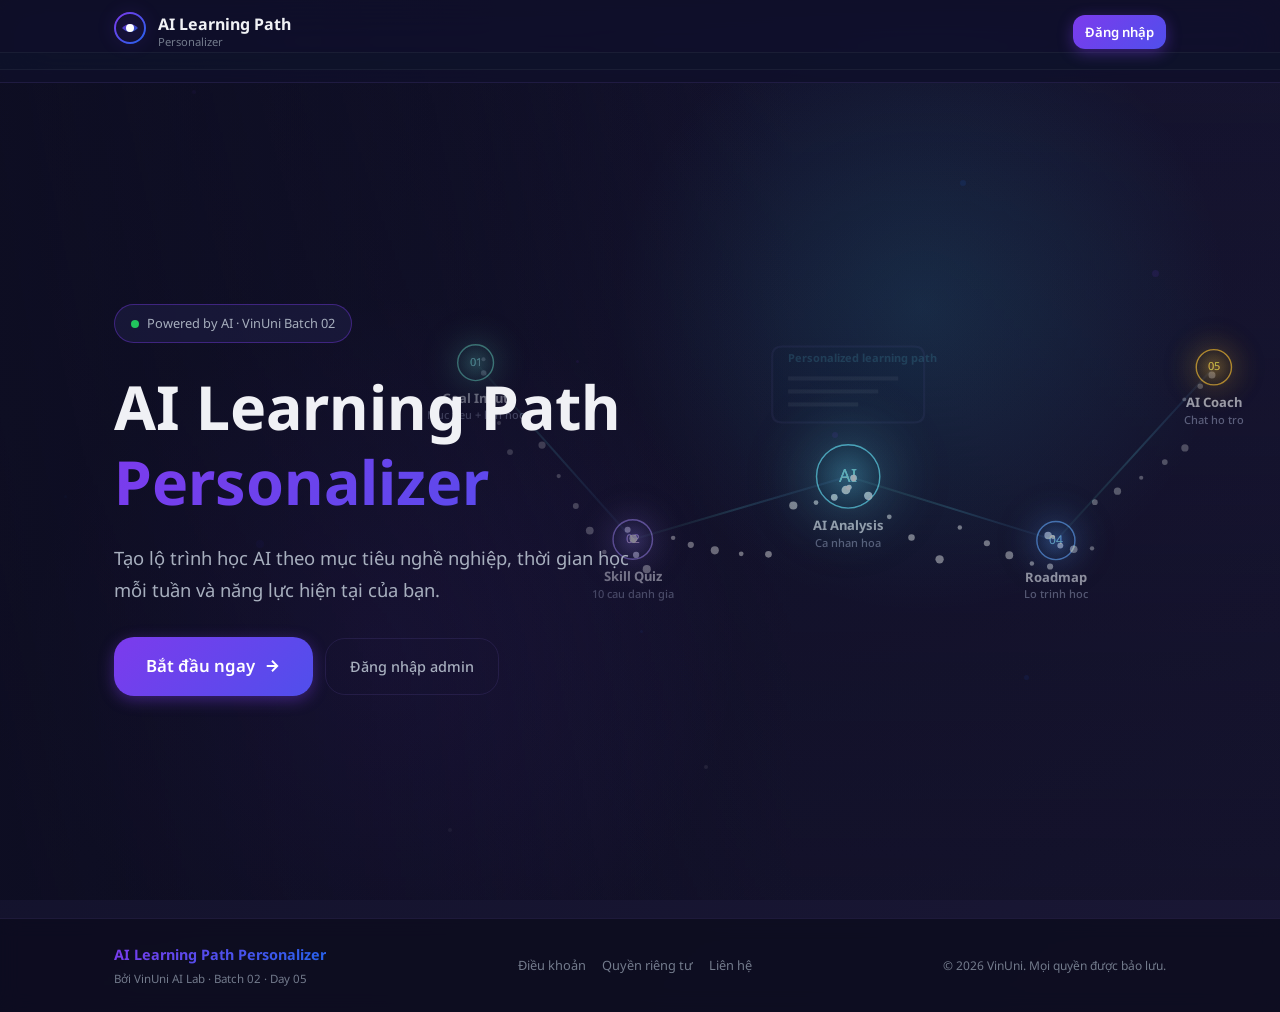
==== commit 87f93e57: "update" ====
--- a/codebase/frontend/index.html
+++ b/codebase/frontend/index.html
@@ -95,6 +95,37 @@
     </div>
   </footer>
 
+  <!-- ========================================================
+       MODAL: LOGIN / REGISTER
+       ======================================================== -->
+  <div class="modal-overlay hidden" id="modal-login" role="dialog" aria-modal="true" aria-labelledby="modal-login-title">
+    <div class="modal-card">
+      <button class="modal-close" id="modal-login-close" aria-label="Đóng" onclick="document.getElementById('modal-login').classList.add('hidden')">
+        <svg width="20" height="20" viewBox="0 0 24 24" fill="none" stroke="currentColor" stroke-width="2.5"><line x1="18" y1="6" x2="6" y2="18"/><line x1="6" y1="6" x2="18" y2="18"/></svg>
+      </button>
+      <div class="modal-icon">🔑</div>
+      <h3 class="modal-title" id="modal-login-title">Đăng nhập</h3>
+      <p class="modal-subtitle" id="login-error" style="color:var(--color-error,#ef4444);min-height:1.2em;font-size:0.85rem;"></p>
+
+      <form id="login-form-modal" onsubmit="handleLoginSubmit(event)" style="width:100%;display:flex;flex-direction:column;gap:0.75rem;">
+        <div class="form-group">
+          <label class="form-label" for="login-username">Tên đăng nhập</label>
+          <input class="form-input" id="login-username" type="text" placeholder="Nhập tên đăng nhập" autocomplete="username" required />
+        </div>
+        <div class="form-group">
+          <label class="form-label" for="login-password">Mật khẩu</label>
+          <input class="form-input" id="login-password" type="password" placeholder="Nhập mật khẩu" autocomplete="current-password" required />
+        </div>
+        <button class="btn-primary" id="btn-login-submit" type="submit" style="width:100%;margin-top:0.25rem;">Đăng nhập</button>
+      </form>
+
+      <p style="margin-top:0.75rem;font-size:0.82rem;color:var(--text-secondary);text-align:center;">
+        <span id="auth-toggle-text">Chưa có tài khoản?</span>
+        <a href="#" id="auth-toggle-btn" style="color:var(--accent-violet);font-weight:600;margin-left:4px;">Đăng ký ngay</a>
+      </p>
+    </div>
+  </div>
+
   <script src="src/landing-page.js"></script>
   <script src="src/auth.js"></script>
   <script>
--- a/codebase/frontend/src/styles.css
+++ b/codebase/frontend/src/styles.css
@@ -2084,6 +2084,35 @@
   display: flex; align-items: center; gap: 4px;
 }
 
+.milestone-actions {
+  flex-shrink: 0;
+  display: flex;
+  flex-direction: column;
+  align-items: center;
+  gap: var(--sp-2);
+}
+
+.milestone-edit-btn {
+  display: inline-flex;
+  align-items: center;
+  gap: 4px;
+  padding: 4px 8px;
+  border-radius: var(--radius-md);
+  border: 1px solid hsla(262,83%,58%,0.35);
+  background: hsla(262,83%,58%,0.08);
+  color: var(--accent-violet);
+  font-size: 0.72rem;
+  font-weight: 600;
+  cursor: pointer;
+  transition: var(--t-base);
+  white-space: nowrap;
+}
+.milestone-edit-btn:hover {
+  background: hsla(262,83%,58%,0.18);
+  border-color: var(--accent-violet);
+  box-shadow: 0 0 8px hsla(262,83%,58%,0.3);
+}
+
 .milestone-check {
   flex-shrink: 0;
   width: 28px; height: 28px;
@@ -2101,6 +2130,216 @@
   border-color: var(--color-success);
   color: white;
 }
+
+/* ── Edit Permission Modal (Claude-style) ────────────────── */
+.medit-overlay {
+  background: hsla(230,25%,6%,0.7);
+  backdrop-filter: blur(6px);
+  -webkit-backdrop-filter: blur(6px);
+  display: flex !important;
+  align-items: center;
+  justify-content: center;
+  z-index: 9999;
+}
+.medit-overlay.hidden { display: none !important; }
+
+.medit-card {
+  background: var(--bg-card);
+  border: 1px solid var(--border-subtle);
+  border-radius: 16px;
+  width: min(480px, 94vw);
+  overflow: hidden;
+  box-shadow: 0 24px 64px hsla(230,25%,4%,0.7), 0 0 0 1px hsla(262,83%,58%,0.12);
+  transform: translateY(12px) scale(0.97);
+  opacity: 0;
+  transition: transform 0.22s cubic-bezier(.16,1,.3,1), opacity 0.18s ease;
+}
+.medit-visible .medit-card {
+  transform: translateY(0) scale(1);
+  opacity: 1;
+}
+
+/* Header */
+.medit-header {
+  display: flex;
+  align-items: center;
+  justify-content: space-between;
+  padding: 16px 18px 14px;
+  border-bottom: 1px solid var(--border-subtle);
+}
+.medit-header-left { display: flex; align-items: center; gap: 12px; }
+.medit-permission-icon {
+  width: 34px; height: 34px;
+  border-radius: 10px;
+  background: hsla(262,83%,58%,0.15);
+  border: 1px solid hsla(262,83%,58%,0.3);
+  display: flex; align-items: center; justify-content: center;
+  color: var(--accent-violet);
+  flex-shrink: 0;
+}
+.medit-title {
+  font-size: 0.92rem;
+  font-weight: 700;
+  color: var(--text-primary);
+  line-height: 1.2;
+}
+.medit-subtitle {
+  font-size: 0.75rem;
+  color: var(--text-muted);
+  margin-top: 2px;
+}
+.medit-close {
+  width: 28px; height: 28px;
+  border-radius: 8px;
+  border: 1px solid var(--border-subtle);
+  background: transparent;
+  color: var(--text-muted);
+  display: flex; align-items: center; justify-content: center;
+  cursor: pointer;
+  transition: var(--t-base);
+  flex-shrink: 0;
+}
+.medit-close:hover { background: var(--bg-card-hover); color: var(--text-primary); }
+
+/* Context preview */
+.medit-context {
+  padding: 14px 18px 12px;
+  background: hsla(230,20%,10%,0.5);
+}
+.medit-context-label {
+  font-size: 0.68rem;
+  font-weight: 700;
+  text-transform: uppercase;
+  letter-spacing: 0.08em;
+  color: var(--text-muted);
+  margin-bottom: 8px;
+}
+.medit-context-preview {
+  display: flex;
+  align-items: flex-start;
+  gap: 10px;
+  padding: 10px 12px;
+  background: var(--bg-card);
+  border: 1px solid var(--border-subtle);
+  border-radius: 10px;
+}
+.medit-context-icon { font-size: 1.2rem; flex-shrink: 0; line-height: 1; margin-top: 1px; }
+.medit-context-title {
+  font-size: 0.85rem;
+  font-weight: 600;
+  color: var(--text-primary);
+  line-height: 1.3;
+}
+.medit-context-desc {
+  font-size: 0.77rem;
+  color: var(--text-secondary);
+  margin-top: 2px;
+  line-height: 1.4;
+  display: -webkit-box;
+  -webkit-line-clamp: 2;
+  -webkit-box-orient: vertical;
+  overflow: hidden;
+}
+
+/* Divider with label */
+.medit-divider {
+  display: flex;
+  align-items: center;
+  gap: 10px;
+  padding: 0 18px;
+  margin: 12px 0 4px;
+}
+.medit-divider::before,
+.medit-divider::after {
+  content: '';
+  flex: 1;
+  height: 1px;
+  background: var(--border-subtle);
+}
+.medit-divider span {
+  font-size: 0.68rem;
+  font-weight: 700;
+  text-transform: uppercase;
+  letter-spacing: 0.08em;
+  color: var(--text-muted);
+  white-space: nowrap;
+}
+
+/* Fields */
+.medit-fields {
+  padding: 8px 18px 14px;
+  display: flex;
+  flex-direction: column;
+  gap: 10px;
+}
+
+/* Action buttons */
+.medit-actions {
+  display: flex;
+  gap: 10px;
+  padding: 14px 18px 16px;
+  border-top: 1px solid var(--border-subtle);
+  justify-content: flex-end;
+}
+.medit-btn-deny {
+  display: inline-flex; align-items: center; gap: 6px;
+  padding: 8px 16px;
+  border-radius: 8px;
+  border: 1px solid var(--border-subtle);
+  background: transparent;
+  color: var(--text-secondary);
+  font-size: 0.85rem;
+  font-weight: 600;
+  cursor: pointer;
+  transition: var(--t-base);
+  font-family: inherit;
+}
+.medit-btn-deny:hover { background: hsla(0,80%,55%,0.1); border-color: hsla(0,80%,55%,0.4); color: #f87171; }
+
+.medit-btn-allow {
+  display: inline-flex; align-items: center; gap: 6px;
+  padding: 8px 18px;
+  border-radius: 8px;
+  border: none;
+  background: var(--accent-violet);
+  color: #fff;
+  font-size: 0.85rem;
+  font-weight: 700;
+  cursor: pointer;
+  transition: var(--t-base);
+  font-family: inherit;
+  box-shadow: 0 2px 12px hsla(262,83%,58%,0.35);
+}
+.medit-btn-allow:hover { filter: brightness(1.12); box-shadow: 0 4px 18px hsla(262,83%,58%,0.5); }
+
+/* Shared field styles (reused from edit-input / edit-label) */
+.edit-label {
+  display: flex;
+  flex-direction: column;
+  gap: 4px;
+  font-size: 0.72rem;
+  font-weight: 600;
+  color: var(--text-secondary);
+}
+.edit-input {
+  background: hsla(230,20%,10%,0.8);
+  border: 1px solid var(--border-subtle);
+  border-radius: 8px;
+  color: var(--text-primary);
+  font-size: 0.84rem;
+  padding: 7px 11px;
+  outline: none;
+  font-family: inherit;
+  transition: border-color 0.15s, box-shadow 0.15s;
+  width: 100%;
+  box-sizing: border-box;
+}
+.edit-input:focus {
+  border-color: var(--accent-violet);
+  box-shadow: 0 0 0 3px hsla(262,83%,58%,0.15);
+}
+.edit-textarea { resize: vertical; min-height: 56px; }
+.edit-row { display: flex; gap: 10px; }
 
 /* Skeleton loading */
 .roadmap-skeleton {
